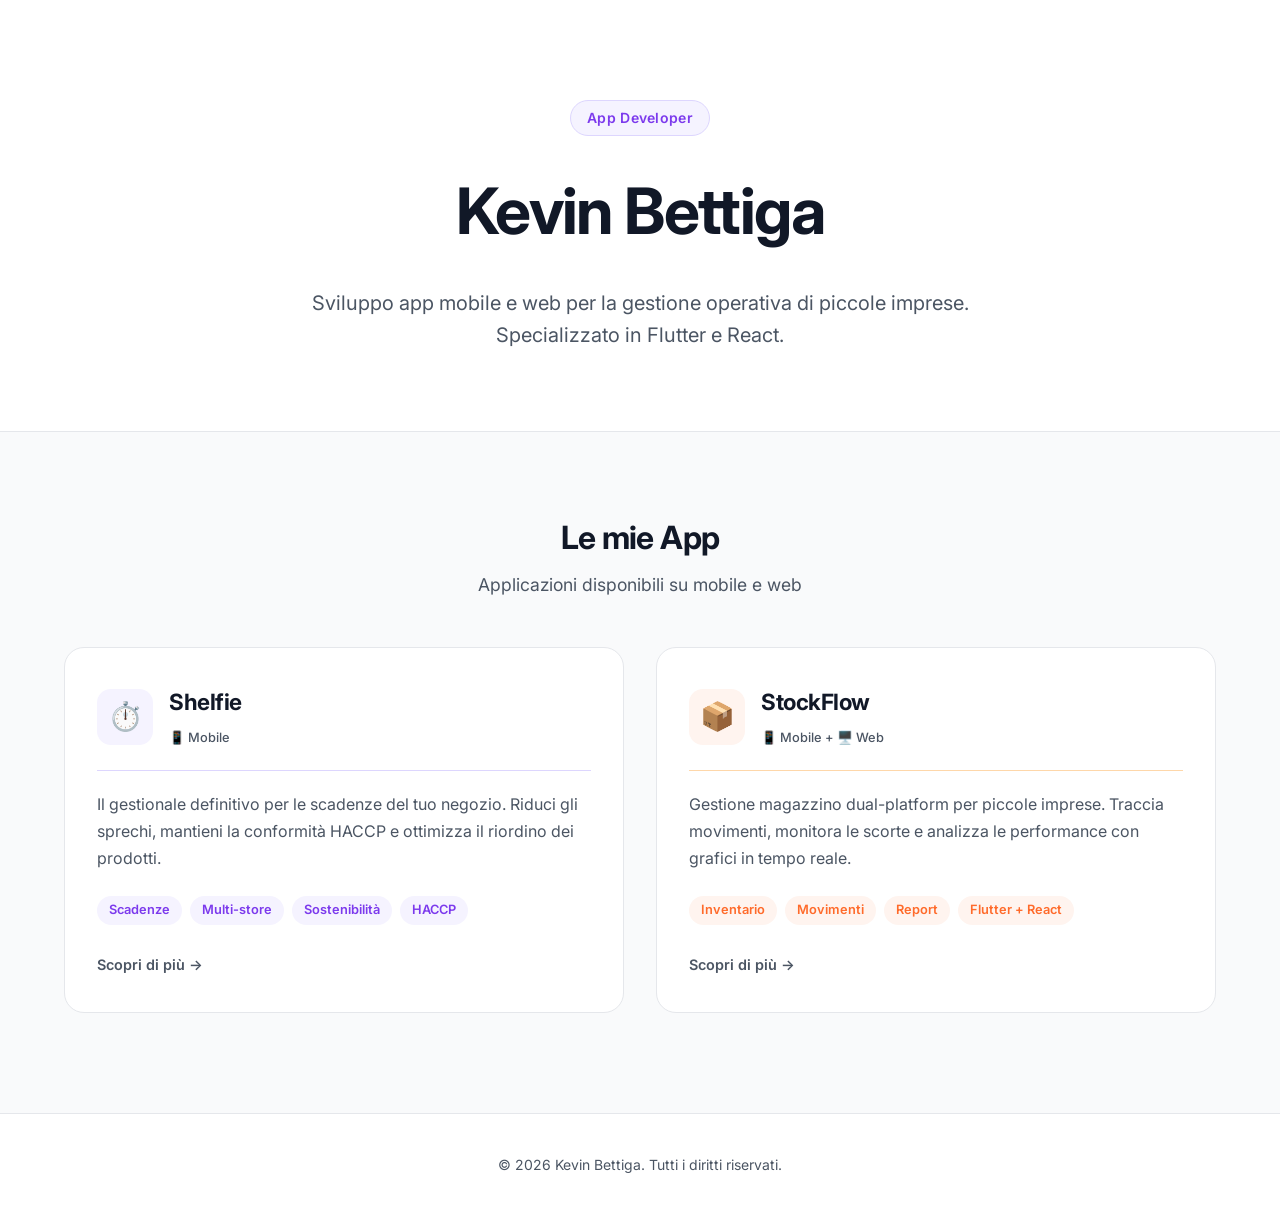
==== index.html @ 5bb2f4a9 "Trasforma sito in portfolio developer, aggiunge StockFlow - index.html diventa homepage portfolio co" ====
<!DOCTYPE html>
<html lang="it">
<head>
    <meta charset="UTF-8">
    <meta name="viewport" content="width=device-width, initial-scale=1.0">
    <title>Kevin Bettiga — App Developer</title>
    <link rel="stylesheet" href="style.css">
    <link href="https://fonts.googleapis.com/css2?family=Inter:wght@300;400;600;700&display=swap" rel="stylesheet">
</head>
<body>
    <header class="hero hero--portfolio">
        <div class="container">
            <div class="dev-badge">App Developer</div>
            <h1>Kevin Bettiga</h1>
            <p class="subtitle">Sviluppo app mobile e web per la gestione operativa di piccole imprese. Specializzato in Flutter e React.</p>
        </div>
    </header>

    <main class="container">
        <section class="section-header">
            <h2>Le mie App</h2>
            <p>Applicazioni disponibili su mobile e web</p>
        </section>

        <section class="apps-grid">
            <a href="shelfie.html" class="app-card">
                <div class="app-card__header app-card__header--purple">
                    <div class="app-icon">⏱️</div>
                    <div>
                        <h3>Shelfie</h3>
                        <span class="app-platform">📱 Mobile</span>
                    </div>
                </div>
                <p class="app-card__desc">Il gestionale definitivo per le scadenze del tuo negozio. Riduci gli sprechi, mantieni la conformità HACCP e ottimizza il riordino dei prodotti.</p>
                <div class="app-tags">
                    <span class="tag tag--purple">Scadenze</span>
                    <span class="tag tag--purple">Multi-store</span>
                    <span class="tag tag--purple">Sostenibilità</span>
                    <span class="tag tag--purple">HACCP</span>
                </div>
                <span class="app-link">Scopri di più →</span>
            </a>

            <a href="stockflow.html" class="app-card">
                <div class="app-card__header app-card__header--orange">
                    <div class="app-icon">📦</div>
                    <div>
                        <h3>StockFlow</h3>
                        <span class="app-platform">📱 Mobile + 🖥️ Web</span>
                    </div>
                </div>
                <p class="app-card__desc">Gestione magazzino dual-platform per piccole imprese. Traccia movimenti, monitora le scorte e analizza le performance con grafici in tempo reale.</p>
                <div class="app-tags">
                    <span class="tag tag--orange">Inventario</span>
                    <span class="tag tag--orange">Movimenti</span>
                    <span class="tag tag--orange">Report</span>
                    <span class="tag tag--orange">Flutter + React</span>
                </div>
                <span class="app-link">Scopri di più →</span>
            </a>
        </section>
    </main>

    <footer>
        <div class="container">
            <p>&copy; 2026 Kevin Bettiga. Tutti i diritti riservati.</p>
        </div>
    </footer>
</body>
</html>
---- style.css ----
:root {
    --primary: #7C3AED;
    --primary-light: #F5F3FF;
    --secondary: #FF6B2B;
    --secondary-light: #FFF4EF;
    --text-main: #111827;
    --text-muted: #4B5563;
    --bg-main: #F9FAFB;
    --bg-card: #FFFFFF;
    --border: #E5E7EB;
}

* {
    box-sizing: border-box;
    margin: 0;
    padding: 0;
}

body {
    font-family: 'Inter', -apple-system, BlinkMacSystemFont, "Segoe UI", Roboto, Helvetica, Arial, sans-serif;
    background-color: var(--bg-main);
    color: var(--text-main);
    line-height: 1.6;
    -webkit-font-smoothing: antialiased;
    -moz-osx-font-smoothing: grayscale;
}

.container {
    max-width: 1200px;
    margin: 0 auto;
    padding: 0 24px;
}

/* ─── HERO ─────────────────────────────────────── */

.hero {
    text-align: center;
    padding: 100px 20px 80px;
    background-color: var(--bg-card);
    border-bottom: 1px solid var(--border);
    margin-bottom: 80px;
}

.hero h1 {
    font-size: 3.5rem;
    font-weight: 700;
    letter-spacing: -0.025em;
    color: var(--text-main);
    margin-bottom: 24px;
}

.hero .subtitle {
    font-size: 1.25rem;
    color: var(--text-muted);
    max-width: 750px;
    margin: 0 auto;
}

/* Portfolio hero variant */
.hero--portfolio h1 {
    font-size: 4rem;
}

.dev-badge {
    display: inline-block;
    padding: 6px 16px;
    background-color: var(--primary-light);
    color: var(--primary);
    border: 1px solid #DDD6FE;
    border-radius: 999px;
    font-size: 0.875rem;
    font-weight: 600;
    letter-spacing: 0.02em;
    margin-bottom: 24px;
}

/* ─── SECTION HEADER ────────────────────────────── */

.section-header {
    text-align: center;
    margin-bottom: 48px;
}

.section-header h2 {
    font-size: 2rem;
    font-weight: 700;
    letter-spacing: -0.02em;
    margin-bottom: 8px;
}

.section-header p {
    color: var(--text-muted);
    font-size: 1.1rem;
}

/* ─── APP CARDS (portfolio) ─────────────────────── */

.apps-grid {
    display: grid;
    grid-template-columns: repeat(auto-fit, minmax(340px, 1fr));
    gap: 32px;
    margin-bottom: 100px;
}

.app-card {
    display: flex;
    flex-direction: column;
    background-color: var(--bg-card);
    border: 1px solid var(--border);
    border-radius: 20px;
    padding: 36px 32px;
    text-decoration: none;
    color: inherit;
    transition: transform 0.2s ease, box-shadow 0.2s ease, border-color 0.2s ease;
}

.app-card:hover {
    transform: translateY(-6px);
    box-shadow: 0 16px 32px -8px rgba(0, 0, 0, 0.08);
}

.app-card:hover .app-link {
    color: var(--primary);
}

.app-card__header {
    display: flex;
    align-items: center;
    gap: 16px;
    margin-bottom: 20px;
    padding-bottom: 20px;
    border-bottom: 1px solid var(--border);
}

.app-card__header--purple { border-color: #DDD6FE; }
.app-card__header--orange { border-color: #FED7AA; }

.app-card:hover.app-card--purple,
.app-card:has(.app-card__header--purple):hover {
    border-color: var(--primary);
}

.app-card:has(.app-card__header--orange):hover {
    border-color: var(--secondary);
}

.app-icon {
    display: inline-flex;
    align-items: center;
    justify-content: center;
    width: 56px;
    height: 56px;
    border-radius: 14px;
    font-size: 28px;
    flex-shrink: 0;
}

.app-card__header--purple .app-icon {
    background-color: var(--primary-light);
}

.app-card__header--orange .app-icon {
    background-color: var(--secondary-light);
}

.app-card__header h3 {
    font-size: 1.4rem;
    font-weight: 700;
    letter-spacing: -0.02em;
    margin-bottom: 4px;
}

.app-platform {
    font-size: 0.8rem;
    color: var(--text-muted);
    font-weight: 500;
}

.app-card__desc {
    flex: 1;
    color: var(--text-muted);
    font-size: 1rem;
    margin-bottom: 24px;
    line-height: 1.7;
}

.app-tags {
    display: flex;
    flex-wrap: wrap;
    gap: 8px;
    margin-bottom: 28px;
}

.tag {
    padding: 4px 12px;
    border-radius: 999px;
    font-size: 0.8rem;
    font-weight: 600;
}

.tag--purple {
    background-color: var(--primary-light);
    color: var(--primary);
}

.tag--orange {
    background-color: var(--secondary-light);
    color: var(--secondary);
}

.app-link {
    font-size: 0.9rem;
    font-weight: 600;
    color: var(--text-muted);
    transition: color 0.2s ease;
}

/* ─── FEATURE CARDS (app pages) ─────────────────── */

.features-grid {
    display: grid;
    grid-template-columns: repeat(auto-fit, minmax(320px, 1fr));
    gap: 32px;
    margin-bottom: 100px;
}

.card {
    background-color: var(--bg-card);
    border: 1px solid var(--border);
    border-radius: 16px;
    padding: 40px 32px;
    transition: transform 0.2s ease, box-shadow 0.2s ease;
}

.card:hover {
    transform: translateY(-4px);
    box-shadow: 0 12px 24px -8px rgba(0, 0, 0, 0.05), 0 4px 8px -4px rgba(0, 0, 0, 0.025);
    border-color: var(--card-accent, var(--primary));
}

.card .icon {
    display: inline-flex;
    align-items: center;
    justify-content: center;
    width: 56px;
    height: 56px;
    border-radius: 12px;
    background-color: var(--card-icon-bg, var(--primary-light));
    font-size: 28px;
    margin-bottom: 24px;
}

.card h2 {
    font-size: 1.25rem;
    font-weight: 600;
    margin-bottom: 12px;
    color: var(--text-main);
    letter-spacing: -0.01em;
}

.card p {
    font-size: 1rem;
    color: var(--text-muted);
}

/* ─── BACK LINK ─────────────────────────────────── */

.back-nav {
    padding: 24px 0 0;
}

.back-link {
    display: inline-flex;
    align-items: center;
    gap: 6px;
    font-size: 0.9rem;
    font-weight: 600;
    color: var(--text-muted);
    text-decoration: none;
    transition: color 0.2s ease;
}

.back-link:hover {
    color: var(--text-main);
}

/* ─── FOOTER ─────────────────────────────────────── */

footer {
    text-align: center;
    padding: 40px 20px;
    color: var(--text-muted);
    font-size: 0.875rem;
    border-top: 1px solid var(--border);
    background-color: var(--bg-card);
}
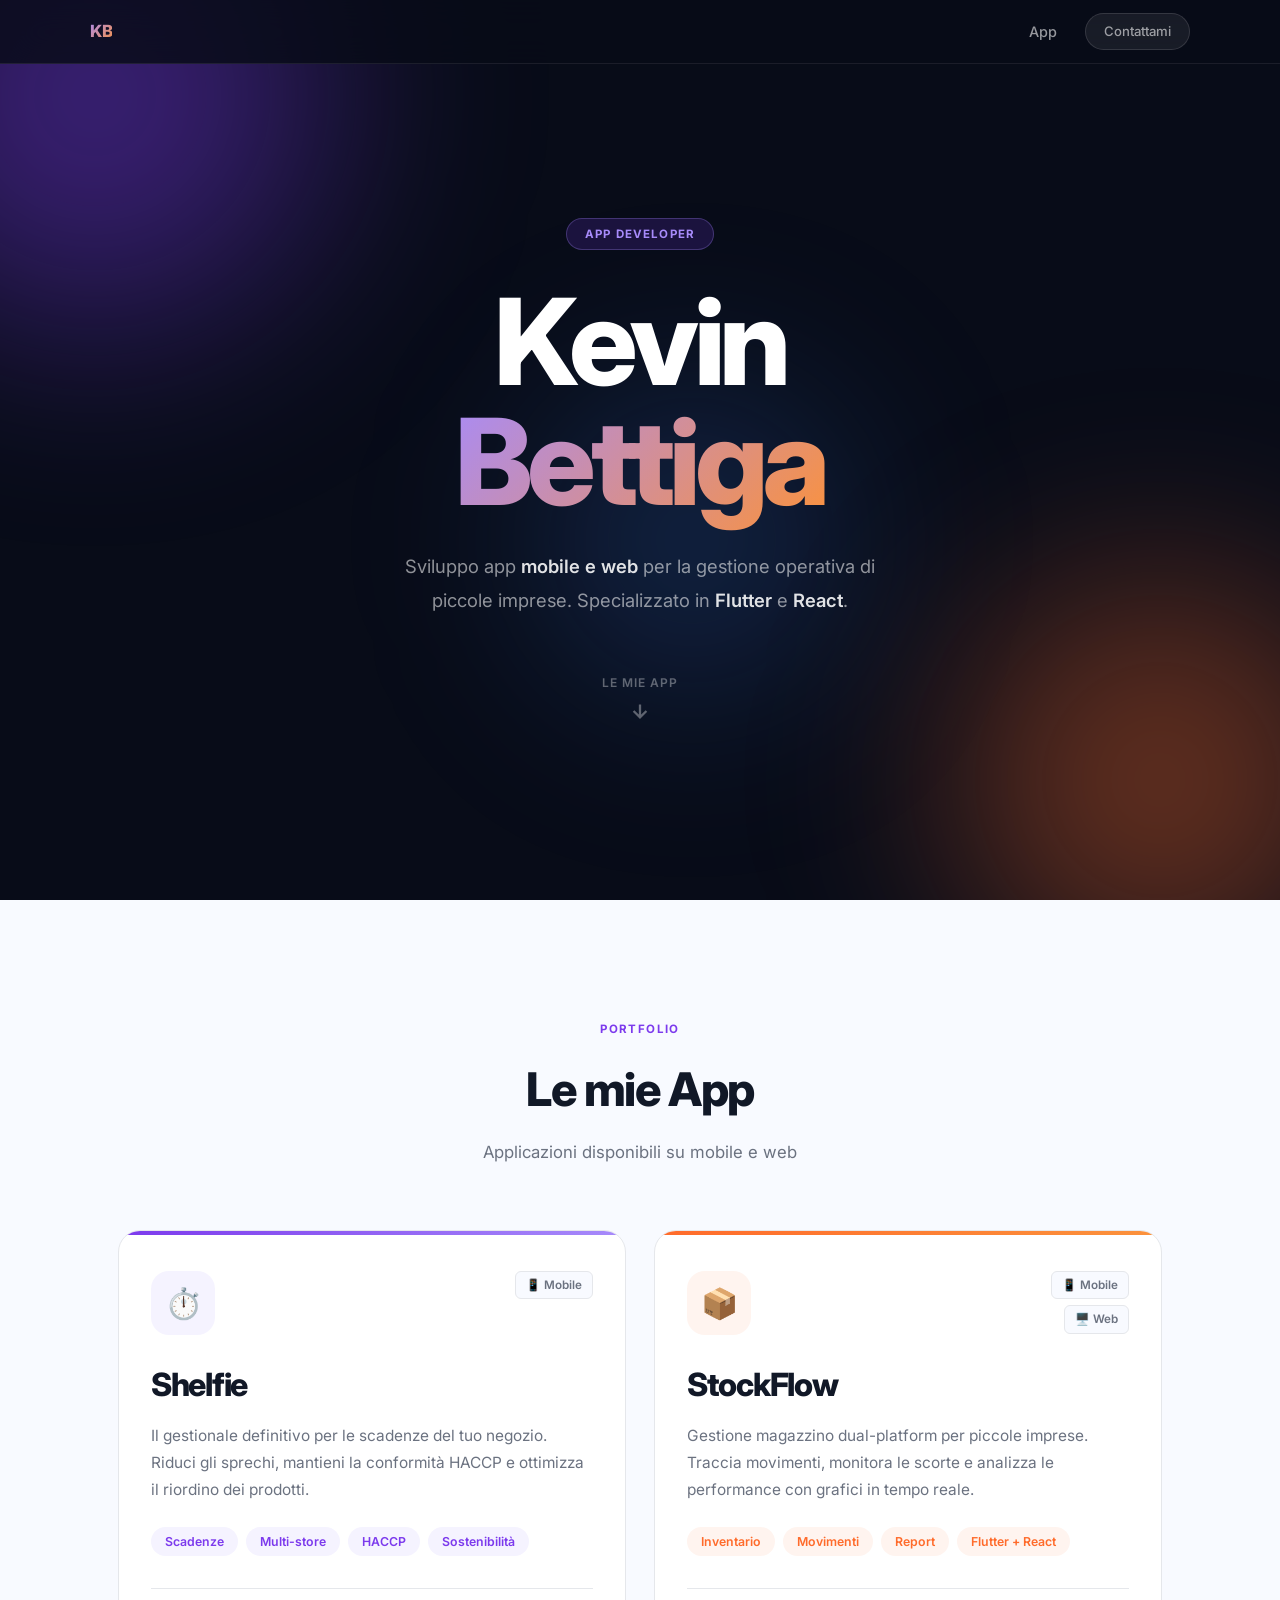
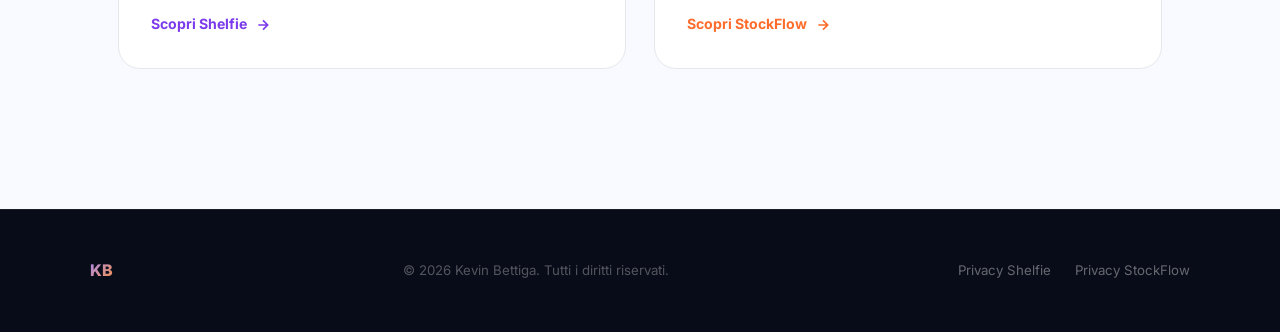
==== commit 1350b97b: "Redesign completo: sito moderno con dark hero, blob animati e privacy - Design dark/moderno: hero a " ====
--- a/index.html
+++ b/index.html
@@ -4,67 +4,117 @@
     <meta charset="UTF-8">
     <meta name="viewport" content="width=device-width, initial-scale=1.0">
     <title>Kevin Bettiga — App Developer</title>
+    <meta name="description" content="Portfolio di Kevin Bettiga, sviluppatore di app mobile e web. Shelfie e StockFlow.">
+    <link rel="preconnect" href="https://fonts.googleapis.com">
     <link rel="stylesheet" href="style.css">
-    <link href="https://fonts.googleapis.com/css2?family=Inter:wght@300;400;600;700&display=swap" rel="stylesheet">
+    <link href="https://fonts.googleapis.com/css2?family=Inter:wght@300;400;500;600;700;800&display=swap" rel="stylesheet">
 </head>
 <body>
-    <header class="hero hero--portfolio">
+
+    <nav class="nav">
+        <div class="nav__inner">
+            <span class="nav__logo grad-duo">KB</span>
+            <div class="nav__links">
+                <a href="#apps">App</a>
+                <a href="mailto:kevinbettiga99x@gmail.com" class="nav__pill">Contattami</a>
+            </div>
+        </div>
+    </nav>
+
+    <section class="hero">
+        <div class="blobs">
+            <div class="blob blob-1"></div>
+            <div class="blob blob-2"></div>
+            <div class="blob blob-3"></div>
+        </div>
+        <div class="hero__content">
+            <div class="hero__badge">App Developer</div>
+            <h1 class="hero__title">Kevin<br><span class="grad-duo">Bettiga</span></h1>
+            <p class="hero__sub">Sviluppo app <strong>mobile e web</strong> per la gestione operativa di piccole imprese. Specializzato in <strong>Flutter</strong> e <strong>React</strong>.</p>
+            <a href="#apps" class="hero__arrow">
+                Le mie app
+                <svg width="22" height="22" viewBox="0 0 24 24" fill="none" stroke="currentColor" stroke-width="2.5"><path d="M12 5v14M5 12l7 7 7-7"/></svg>
+            </a>
+        </div>
+    </section>
+
+    <section id="apps" class="apps-section">
         <div class="container">
-            <div class="dev-badge">App Developer</div>
-            <h1>Kevin Bettiga</h1>
-            <p class="subtitle">Sviluppo app mobile e web per la gestione operativa di piccole imprese. Specializzato in Flutter e React.</p>
+            <p class="eyebrow">Portfolio</p>
+            <h2 class="section-title">Le mie App</h2>
+            <p class="section-sub">Applicazioni disponibili su mobile e web</p>
+
+            <div class="apps-grid">
+
+                <a href="shelfie.html" class="app-card app-card--shelfie fade-up d1">
+                    <div class="app-card__bar"></div>
+                    <div class="app-card__body">
+                        <div class="app-card__head">
+                            <div class="app-icon app-icon--purple">⏱️</div>
+                            <div class="app-platforms">
+                                <span class="platform-pill">📱 Mobile</span>
+                            </div>
+                        </div>
+                        <h3 class="app-card__name">Shelfie</h3>
+                        <p class="app-card__desc">Il gestionale definitivo per le scadenze del tuo negozio. Riduci gli sprechi, mantieni la conformità HACCP e ottimizza il riordino dei prodotti.</p>
+                        <div class="app-tags">
+                            <span class="tag tag--purple">Scadenze</span>
+                            <span class="tag tag--purple">Multi-store</span>
+                            <span class="tag tag--purple">HACCP</span>
+                            <span class="tag tag--purple">Sostenibilità</span>
+                        </div>
+                        <div class="app-card__cta">
+                            Scopri Shelfie
+                            <svg width="16" height="16" viewBox="0 0 24 24" fill="none" stroke="currentColor" stroke-width="2.5"><path d="M5 12h14M12 5l7 7-7 7"/></svg>
+                        </div>
+                    </div>
+                </a>
+
+                <a href="stockflow.html" class="app-card app-card--stockflow fade-up d2">
+                    <div class="app-card__bar"></div>
+                    <div class="app-card__body">
+                        <div class="app-card__head">
+                            <div class="app-icon app-icon--orange">📦</div>
+                            <div class="app-platforms">
+                                <span class="platform-pill">📱 Mobile</span>
+                                <span class="platform-pill">🖥️ Web</span>
+                            </div>
+                        </div>
+                        <h3 class="app-card__name">StockFlow</h3>
+                        <p class="app-card__desc">Gestione magazzino dual-platform per piccole imprese. Traccia movimenti, monitora le scorte e analizza le performance con grafici in tempo reale.</p>
+                        <div class="app-tags">
+                            <span class="tag tag--orange">Inventario</span>
+                            <span class="tag tag--orange">Movimenti</span>
+                            <span class="tag tag--orange">Report</span>
+                            <span class="tag tag--orange">Flutter + React</span>
+                        </div>
+                        <div class="app-card__cta">
+                            Scopri StockFlow
+                            <svg width="16" height="16" viewBox="0 0 24 24" fill="none" stroke="currentColor" stroke-width="2.5"><path d="M5 12h14M12 5l7 7-7 7"/></svg>
+                        </div>
+                    </div>
+                </a>
+
+            </div>
         </div>
-    </header>
+    </section>
 
-    <main class="container">
-        <section class="section-header">
-            <h2>Le mie App</h2>
-            <p>Applicazioni disponibili su mobile e web</p>
-        </section>
-
-        <section class="apps-grid">
-            <a href="shelfie.html" class="app-card">
-                <div class="app-card__header app-card__header--purple">
-                    <div class="app-icon">⏱️</div>
-                    <div>
-                        <h3>Shelfie</h3>
-                        <span class="app-platform">📱 Mobile</span>
-                    </div>
-                </div>
-                <p class="app-card__desc">Il gestionale definitivo per le scadenze del tuo negozio. Riduci gli sprechi, mantieni la conformità HACCP e ottimizza il riordino dei prodotti.</p>
-                <div class="app-tags">
-                    <span class="tag tag--purple">Scadenze</span>
-                    <span class="tag tag--purple">Multi-store</span>
-                    <span class="tag tag--purple">Sostenibilità</span>
-                    <span class="tag tag--purple">HACCP</span>
-                </div>
-                <span class="app-link">Scopri di più →</span>
-            </a>
-
-            <a href="stockflow.html" class="app-card">
-                <div class="app-card__header app-card__header--orange">
-                    <div class="app-icon">📦</div>
-                    <div>
-                        <h3>StockFlow</h3>
-                        <span class="app-platform">📱 Mobile + 🖥️ Web</span>
-                    </div>
-                </div>
-                <p class="app-card__desc">Gestione magazzino dual-platform per piccole imprese. Traccia movimenti, monitora le scorte e analizza le performance con grafici in tempo reale.</p>
-                <div class="app-tags">
-                    <span class="tag tag--orange">Inventario</span>
-                    <span class="tag tag--orange">Movimenti</span>
-                    <span class="tag tag--orange">Report</span>
-                    <span class="tag tag--orange">Flutter + React</span>
-                </div>
-                <span class="app-link">Scopri di più →</span>
-            </a>
-        </section>
-    </main>
-
-    <footer>
-        <div class="container">
-            <p>&copy; 2026 Kevin Bettiga. Tutti i diritti riservati.</p>
+    <footer class="footer">
+        <div class="footer__inner">
+            <span class="footer__logo grad-duo">KB</span>
+            <p class="footer__copy">&copy; 2026 Kevin Bettiga. Tutti i diritti riservati.</p>
+            <div class="footer__links">
+                <a href="privacy-shelfie.html">Privacy Shelfie</a>
+                <a href="privacy-stockflow.html">Privacy StockFlow</a>
+            </div>
         </div>
     </footer>
+
+    <script>
+        const io = new IntersectionObserver(entries => {
+            entries.forEach(e => { if (e.isIntersecting) { e.target.classList.add('visible'); io.unobserve(e.target); } });
+        }, { threshold: 0.1 });
+        document.querySelectorAll('.fade-up').forEach(el => io.observe(el));
+    </script>
 </body>
 </html>
--- a/style.css
+++ b/style.css
@@ -1,296 +1,479 @@
+/* ─── TOKENS ────────────────────────────────────── */
 :root {
-    --primary: #7C3AED;
-    --primary-light: #F5F3FF;
-    --secondary: #FF6B2B;
-    --secondary-light: #FFF4EF;
-    --text-main: #111827;
-    --text-muted: #4B5563;
-    --bg-main: #F9FAFB;
-    --bg-card: #FFFFFF;
-    --border: #E5E7EB;
-}
-
-* {
-    box-sizing: border-box;
-    margin: 0;
-    padding: 0;
-}
-
+    --purple:        #7C3AED;
+    --purple-light:  #A78BFA;
+    --purple-bg:     #F5F3FF;
+    --orange:        #FF6B2B;
+    --orange-light:  #FB923C;
+    --orange-bg:     #FFF4EF;
+    --dark:          #080C18;
+    --text:          #111827;
+    --text-muted:    #6B7280;
+    --border:        #E5E7EB;
+    --border-dark:   rgba(255,255,255,0.08);
+    --white:         #FFFFFF;
+    --bg:            #F8FAFF;
+    --radius:        22px;
+    --radius-sm:     14px;
+    --shadow:        0 4px 24px rgba(0,0,0,0.08);
+    --shadow-xl:     0 24px 64px rgba(0,0,0,0.18);
+}
+
+*, *::before, *::after { box-sizing: border-box; margin: 0; padding: 0; }
+html { scroll-behavior: smooth; }
 body {
-    font-family: 'Inter', -apple-system, BlinkMacSystemFont, "Segoe UI", Roboto, Helvetica, Arial, sans-serif;
-    background-color: var(--bg-main);
-    color: var(--text-main);
+    font-family: 'Inter', -apple-system, BlinkMacSystemFont, sans-serif;
+    color: var(--text);
+    background: var(--white);
     line-height: 1.6;
     -webkit-font-smoothing: antialiased;
-    -moz-osx-font-smoothing: grayscale;
-}
-
-.container {
-    max-width: 1200px;
+}
+a { text-decoration: none; color: inherit; }
+.container { max-width: 1100px; margin: 0 auto; padding: 0 28px; }
+
+/* ─── GRADIENT TEXT ─────────────────────────────── */
+.grad-duo {
+    background: linear-gradient(135deg, var(--purple-light) 0%, var(--orange-light) 100%);
+    -webkit-background-clip: text;
+    -webkit-text-fill-color: transparent;
+    background-clip: text;
+}
+.grad-purple {
+    background: linear-gradient(135deg, var(--purple-light), #C084FC);
+    -webkit-background-clip: text;
+    -webkit-text-fill-color: transparent;
+    background-clip: text;
+}
+.grad-orange {
+    background: linear-gradient(135deg, var(--orange), var(--orange-light));
+    -webkit-background-clip: text;
+    -webkit-text-fill-color: transparent;
+    background-clip: text;
+}
+
+/* ─── NAV ───────────────────────────────────────── */
+.nav {
+    position: fixed;
+    top: 0; left: 0; right: 0;
+    z-index: 200;
+    height: 64px;
+    padding: 0 28px;
+    background: rgba(8, 12, 24, 0.82);
+    backdrop-filter: blur(20px);
+    -webkit-backdrop-filter: blur(20px);
+    border-bottom: 1px solid var(--border-dark);
+}
+.nav__inner {
+    max-width: 1100px;
     margin: 0 auto;
-    padding: 0 24px;
-}
-
-/* ─── HERO ─────────────────────────────────────── */
-
+    height: 100%;
+    display: flex;
+    align-items: center;
+    justify-content: space-between;
+}
+.nav__logo { font-size: 1.05rem; font-weight: 800; letter-spacing: -0.02em; }
+.nav__links { display: flex; align-items: center; gap: 28px; }
+.nav__links a {
+    color: rgba(255,255,255,0.58);
+    font-size: 0.9rem;
+    font-weight: 500;
+    transition: color 0.2s;
+}
+.nav__links a:hover { color: white; }
+.nav__pill {
+    padding: 7px 18px;
+    background: rgba(255,255,255,0.07);
+    border: 1px solid rgba(255,255,255,0.12);
+    border-radius: 999px;
+    font-size: 0.82rem !important;
+    transition: background 0.2s, border-color 0.2s !important;
+}
+.nav__pill:hover {
+    background: rgba(255,255,255,0.14) !important;
+    border-color: rgba(255,255,255,0.24) !important;
+    color: white !important;
+}
+.nav__back {
+    color: rgba(255,255,255,0.5);
+    font-size: 0.875rem;
+    font-weight: 500;
+    display: flex;
+    align-items: center;
+    gap: 6px;
+    transition: color 0.2s;
+}
+.nav__back:hover { color: white; }
+
+/* ─── BLOBS ─────────────────────────────────────── */
+.blobs { position: absolute; inset: 0; pointer-events: none; overflow: hidden; }
+.blob {
+    position: absolute;
+    border-radius: 50%;
+    filter: blur(90px);
+    animation: drift 16s ease-in-out infinite alternate;
+}
+@keyframes drift {
+    0%   { transform: translate(0,0) scale(1); }
+    50%  { transform: translate(30px,-25px) scale(1.06); }
+    100% { transform: translate(-15px,15px) scale(0.94); }
+}
+.blob-1 {
+    width: 550px; height: 550px;
+    background: radial-gradient(circle, rgba(124,58,237,.55), transparent);
+    top: -180px; left: -180px;
+    animation-duration: 18s;
+}
+.blob-2 {
+    width: 480px; height: 480px;
+    background: radial-gradient(circle, rgba(255,107,43,.48), transparent);
+    bottom: -120px; right: -120px;
+    animation-duration: 14s;
+    animation-delay: -6s;
+}
+.blob-3 {
+    width: 360px; height: 360px;
+    background: radial-gradient(circle, rgba(59,130,246,.28), transparent);
+    top: 40%; left: 40%;
+    animation-name: drift-c;
+    animation-duration: 20s;
+    animation-delay: -10s;
+}
+@keyframes drift-c {
+    0%   { transform: translate(-50%,-50%) scale(1); }
+    50%  { transform: translate(calc(-50% + 30px),calc(-50% - 25px)) scale(1.06); }
+    100% { transform: translate(calc(-50% - 15px),calc(-50% + 15px)) scale(0.94); }
+}
+/* orange-dominant for stockflow pages */
+.blob-1.tint-orange { background: radial-gradient(circle, rgba(255,107,43,.55), transparent); }
+.blob-2.tint-purple { background: radial-gradient(circle, rgba(124,58,237,.45), transparent); }
+
+/* ─── HOMEPAGE HERO ─────────────────────────────── */
 .hero {
+    min-height: 100vh;
+    background: var(--dark);
+    display: flex;
+    align-items: center;
+    justify-content: center;
+    position: relative;
+    overflow: hidden;
+    padding: 120px 28px 80px;
+}
+.hero__content { position: relative; z-index: 1; text-align: center; max-width: 720px; }
+.hero__badge {
+    display: inline-block;
+    padding: 6px 18px;
+    background: rgba(124,58,237,.18);
+    border: 1px solid rgba(167,139,250,.28);
+    border-radius: 999px;
+    font-size: 0.72rem;
+    font-weight: 700;
+    letter-spacing: .1em;
+    text-transform: uppercase;
+    color: var(--purple-light);
+    margin-bottom: 32px;
+}
+.hero__title {
+    font-size: clamp(3.5rem, 10vw, 7.5rem);
+    font-weight: 800;
+    letter-spacing: -.045em;
+    line-height: 1;
+    color: white;
+    margin-bottom: 28px;
+}
+.hero__sub {
+    font-size: 1.15rem;
+    color: rgba(255,255,255,.55);
+    max-width: 500px;
+    margin: 0 auto 52px;
+    line-height: 1.8;
+}
+.hero__sub strong { color: rgba(255,255,255,.88); font-weight: 600; }
+.hero__arrow {
+    display: inline-flex;
+    flex-direction: column;
+    align-items: center;
+    gap: 8px;
+    color: rgba(255,255,255,.35);
+    font-size: 0.75rem;
+    font-weight: 600;
+    letter-spacing: .08em;
+    text-transform: uppercase;
+    transition: color 0.2s;
+    animation: bob 2.4s ease-in-out infinite;
+}
+.hero__arrow:hover { color: rgba(255,255,255,.7); }
+@keyframes bob {
+    0%, 100% { transform: translateY(0); }
+    50%       { transform: translateY(10px); }
+}
+
+/* ─── SECTION LABELS ────────────────────────────── */
+.eyebrow {
     text-align: center;
-    padding: 100px 20px 80px;
-    background-color: var(--bg-card);
-    border-bottom: 1px solid var(--border);
-    margin-bottom: 80px;
-}
-
-.hero h1 {
-    font-size: 3.5rem;
+    font-size: 0.72rem;
     font-weight: 700;
-    letter-spacing: -0.025em;
-    color: var(--text-main);
-    margin-bottom: 24px;
-}
-
-.hero .subtitle {
-    font-size: 1.25rem;
+    letter-spacing: .12em;
+    text-transform: uppercase;
+    color: var(--purple);
+    margin-bottom: 14px;
+}
+.section-title {
+    text-align: center;
+    font-size: clamp(1.9rem, 5vw, 2.9rem);
+    font-weight: 800;
+    letter-spacing: -.03em;
+    margin-bottom: 12px;
+}
+.section-sub {
+    text-align: center;
     color: var(--text-muted);
-    max-width: 750px;
-    margin: 0 auto;
-}
-
-/* Portfolio hero variant */
-.hero--portfolio h1 {
-    font-size: 4rem;
-}
-
-.dev-badge {
-    display: inline-block;
-    padding: 6px 16px;
-    background-color: var(--primary-light);
-    color: var(--primary);
-    border: 1px solid #DDD6FE;
-    border-radius: 999px;
-    font-size: 0.875rem;
-    font-weight: 600;
-    letter-spacing: 0.02em;
-    margin-bottom: 24px;
-}
-
-/* ─── SECTION HEADER ────────────────────────────── */
-
-.section-header {
-    text-align: center;
-    margin-bottom: 48px;
-}
-
-.section-header h2 {
-    font-size: 2rem;
-    font-weight: 700;
-    letter-spacing: -0.02em;
-    margin-bottom: 8px;
-}
-
-.section-header p {
-    color: var(--text-muted);
-    font-size: 1.1rem;
-}
-
-/* ─── APP CARDS (portfolio) ─────────────────────── */
-
+    font-size: 1.05rem;
+    margin-bottom: 64px;
+}
+
+/* ─── APPS SECTION ──────────────────────────────── */
+.apps-section { padding: 120px 0 140px; background: var(--bg); }
 .apps-grid {
     display: grid;
     grid-template-columns: repeat(auto-fit, minmax(340px, 1fr));
-    gap: 32px;
-    margin-bottom: 100px;
-}
-
+    gap: 28px;
+}
+
+/* ─── APP CARD ──────────────────────────────────── */
 .app-card {
-    display: flex;
-    flex-direction: column;
-    background-color: var(--bg-card);
+    display: block;
+    position: relative;
+    border-radius: var(--radius);
+    background: var(--white);
     border: 1px solid var(--border);
-    border-radius: 20px;
-    padding: 36px 32px;
-    text-decoration: none;
-    color: inherit;
-    transition: transform 0.2s ease, box-shadow 0.2s ease, border-color 0.2s ease;
-}
-
-.app-card:hover {
-    transform: translateY(-6px);
-    box-shadow: 0 16px 32px -8px rgba(0, 0, 0, 0.08);
-}
-
-.app-card:hover .app-link {
-    color: var(--primary);
-}
-
-.app-card__header {
-    display: flex;
-    align-items: center;
-    gap: 16px;
-    margin-bottom: 20px;
-    padding-bottom: 20px;
-    border-bottom: 1px solid var(--border);
-}
-
-.app-card__header--purple { border-color: #DDD6FE; }
-.app-card__header--orange { border-color: #FED7AA; }
-
-.app-card:hover.app-card--purple,
-.app-card:has(.app-card__header--purple):hover {
-    border-color: var(--primary);
-}
-
-.app-card:has(.app-card__header--orange):hover {
-    border-color: var(--secondary);
-}
-
+    overflow: hidden;
+    transition: transform 0.3s cubic-bezier(.2,.8,.3,1), box-shadow 0.3s ease, border-color 0.3s ease;
+}
+.app-card:hover { transform: translateY(-10px); box-shadow: var(--shadow-xl); }
+.app-card--shelfie:hover   { border-color: var(--purple); }
+.app-card--stockflow:hover { border-color: var(--orange); }
+
+.app-card__bar { height: 4px; }
+.app-card--shelfie   .app-card__bar { background: linear-gradient(90deg, var(--purple), var(--purple-light)); }
+.app-card--stockflow .app-card__bar { background: linear-gradient(90deg, var(--orange), var(--orange-light)); }
+
+.app-card__body { padding: 36px 32px 32px; }
+.app-card__head {
+    display: flex;
+    align-items: flex-start;
+    justify-content: space-between;
+    margin-bottom: 24px;
+}
 .app-icon {
-    display: inline-flex;
-    align-items: center;
-    justify-content: center;
-    width: 56px;
-    height: 56px;
-    border-radius: 14px;
-    font-size: 28px;
+    width: 64px; height: 64px;
+    border-radius: 18px;
+    font-size: 30px;
+    display: flex; align-items: center; justify-content: center;
     flex-shrink: 0;
 }
-
-.app-card__header--purple .app-icon {
-    background-color: var(--primary-light);
-}
-
-.app-card__header--orange .app-icon {
-    background-color: var(--secondary-light);
-}
-
-.app-card__header h3 {
-    font-size: 1.4rem;
-    font-weight: 700;
-    letter-spacing: -0.02em;
-    margin-bottom: 4px;
-}
-
-.app-platform {
-    font-size: 0.8rem;
-    color: var(--text-muted);
-    font-weight: 500;
-}
-
-.app-card__desc {
-    flex: 1;
-    color: var(--text-muted);
-    font-size: 1rem;
-    margin-bottom: 24px;
-    line-height: 1.7;
-}
-
-.app-tags {
-    display: flex;
-    flex-wrap: wrap;
-    gap: 8px;
-    margin-bottom: 28px;
-}
-
-.tag {
-    padding: 4px 12px;
-    border-radius: 999px;
-    font-size: 0.8rem;
-    font-weight: 600;
-}
-
-.tag--purple {
-    background-color: var(--primary-light);
-    color: var(--primary);
-}
-
-.tag--orange {
-    background-color: var(--secondary-light);
-    color: var(--secondary);
-}
-
-.app-link {
-    font-size: 0.9rem;
+.app-icon--purple { background: var(--purple-bg); }
+.app-icon--orange { background: var(--orange-bg); }
+
+.app-platforms { display: flex; flex-direction: column; align-items: flex-end; gap: 6px; }
+.platform-pill {
+    padding: 4px 10px;
+    background: var(--bg);
+    border: 1px solid var(--border);
+    border-radius: 6px;
+    font-size: 0.73rem;
     font-weight: 600;
     color: var(--text-muted);
-    transition: color 0.2s ease;
-}
-
-/* ─── FEATURE CARDS (app pages) ─────────────────── */
-
+    white-space: nowrap;
+}
+
+.app-card__name { font-size: 2rem; font-weight: 800; letter-spacing: -.04em; margin-bottom: 12px; }
+.app-card__desc { color: var(--text-muted); font-size: .965rem; line-height: 1.75; margin-bottom: 24px; }
+.app-tags { display: flex; flex-wrap: wrap; gap: 8px; margin-bottom: 32px; }
+.tag { padding: 5px 14px; border-radius: 999px; font-size: .77rem; font-weight: 600; }
+.tag--purple { background: var(--purple-bg); color: var(--purple); }
+.tag--orange  { background: var(--orange-bg);  color: var(--orange); }
+
+.app-card__cta {
+    display: flex;
+    align-items: center;
+    gap: 8px;
+    font-size: .88rem;
+    font-weight: 700;
+    padding-top: 24px;
+    border-top: 1px solid var(--border);
+    transition: gap 0.2s;
+}
+.app-card--shelfie   .app-card__cta { color: var(--purple); }
+.app-card--stockflow .app-card__cta { color: var(--orange); }
+.app-card:hover .app-card__cta { gap: 14px; }
+
+/* ─── APP PAGE HERO ─────────────────────────────── */
+.app-hero {
+    background: var(--dark);
+    padding: 120px 28px 80px;
+    text-align: center;
+    position: relative;
+    overflow: hidden;
+}
+.app-hero__content { position: relative; z-index: 1; }
+.app-hero__icon {
+    display: inline-flex; align-items: center; justify-content: center;
+    width: 88px; height: 88px;
+    border-radius: 24px;
+    font-size: 40px;
+    margin-bottom: 28px;
+}
+.app-hero__icon--purple { background: rgba(124,58,237,.18); border: 1px solid rgba(167,139,250,.25); }
+.app-hero__icon--orange { background: rgba(255,107,43,.18);  border: 1px solid rgba(251,146,60,.25); }
+.app-hero__title {
+    font-size: clamp(2.8rem, 8vw, 5.5rem);
+    font-weight: 800;
+    color: white;
+    letter-spacing: -.04em;
+    margin-bottom: 20px;
+}
+.app-hero__sub {
+    font-size: 1.1rem;
+    color: rgba(255,255,255,.55);
+    max-width: 560px;
+    margin: 0 auto 36px;
+    line-height: 1.8;
+}
+.app-hero__actions { display: flex; align-items: center; justify-content: center; gap: 14px; flex-wrap: wrap; }
+.app-hero__pill {
+    display: inline-flex; align-items: center; gap: 7px;
+    padding: 9px 22px;
+    background: rgba(255,255,255,.06);
+    border: 1px solid rgba(255,255,255,.1);
+    border-radius: 999px;
+    color: rgba(255,255,255,.6);
+    font-size: .86rem; font-weight: 500;
+    transition: background 0.2s, color 0.2s, border-color 0.2s;
+}
+.app-hero__pill:hover { background: rgba(255,255,255,.12); color: white; border-color: rgba(255,255,255,.2); }
+
+/* ─── FEATURES SECTION ──────────────────────────── */
+.features-section { padding: 100px 0 120px; background: var(--bg); }
 .features-grid {
     display: grid;
-    grid-template-columns: repeat(auto-fit, minmax(320px, 1fr));
-    gap: 32px;
-    margin-bottom: 100px;
-}
-
-.card {
-    background-color: var(--bg-card);
+    grid-template-columns: repeat(auto-fit, minmax(300px, 1fr));
+    gap: 22px;
+}
+.feature-card {
+    background: var(--white);
     border: 1px solid var(--border);
-    border-radius: 16px;
-    padding: 40px 32px;
-    transition: transform 0.2s ease, box-shadow 0.2s ease;
-}
-
-.card:hover {
-    transform: translateY(-4px);
-    box-shadow: 0 12px 24px -8px rgba(0, 0, 0, 0.05), 0 4px 8px -4px rgba(0, 0, 0, 0.025);
-    border-color: var(--card-accent, var(--primary));
-}
-
-.card .icon {
-    display: inline-flex;
-    align-items: center;
-    justify-content: center;
-    width: 56px;
-    height: 56px;
-    border-radius: 12px;
-    background-color: var(--card-icon-bg, var(--primary-light));
-    font-size: 28px;
-    margin-bottom: 24px;
-}
-
-.card h2 {
-    font-size: 1.25rem;
-    font-weight: 600;
+    border-radius: var(--radius);
+    padding: 36px 28px;
+    transition: transform .25s ease, box-shadow .25s ease, border-color .25s ease;
+}
+.feature-card:hover { transform: translateY(-4px); box-shadow: var(--shadow); }
+.feature-card--purple:hover { border-color: var(--purple); }
+.feature-card--orange:hover { border-color: var(--orange); }
+.feature-icon {
+    display: inline-flex; align-items: center; justify-content: center;
+    width: 54px; height: 54px;
+    border-radius: var(--radius-sm);
+    font-size: 26px;
+    margin-bottom: 20px;
+}
+.feature-card--purple .feature-icon { background: var(--purple-bg); }
+.feature-card--orange .feature-icon { background: var(--orange-bg); }
+.feature-card h3 { font-size: 1.05rem; font-weight: 700; letter-spacing: -.01em; margin-bottom: 10px; }
+.feature-card p { font-size: .94rem; color: var(--text-muted); line-height: 1.75; }
+
+/* ─── PRIVACY PAGE ──────────────────────────────── */
+.privacy-hero {
+    background: var(--dark);
+    padding: 110px 28px 60px;
+    text-align: center;
+    position: relative;
+    overflow: hidden;
+}
+.privacy-hero__content { position: relative; z-index: 1; }
+.privacy-hero__label {
+    display: inline-block;
+    padding: 5px 14px;
+    background: rgba(255,255,255,.07);
+    border: 1px solid rgba(255,255,255,.1);
+    border-radius: 999px;
+    font-size: .72rem; font-weight: 700;
+    letter-spacing: .1em; text-transform: uppercase;
+    color: rgba(255,255,255,.5);
+    margin-bottom: 20px;
+}
+.privacy-hero__title {
+    font-size: clamp(2rem, 5vw, 3rem);
+    font-weight: 800;
+    color: white;
+    letter-spacing: -.03em;
     margin-bottom: 12px;
-    color: var(--text-main);
-    letter-spacing: -0.01em;
-}
-
-.card p {
-    font-size: 1rem;
+}
+.privacy-hero__sub { color: rgba(255,255,255,.4); font-size: .9rem; }
+
+.privacy-body { max-width: 700px; margin: 0 auto; padding: 80px 28px 100px; }
+.lang-block { margin-bottom: 0; }
+.lang-heading {
+    display: inline-flex; align-items: center; gap: 10px;
+    font-size: .72rem; font-weight: 700;
+    letter-spacing: .1em; text-transform: uppercase;
     color: var(--text-muted);
-}
-
-/* ─── BACK LINK ─────────────────────────────────── */
-
-.back-nav {
-    padding: 24px 0 0;
-}
-
-.back-link {
-    display: inline-flex;
-    align-items: center;
-    gap: 6px;
-    font-size: 0.9rem;
-    font-weight: 600;
-    color: var(--text-muted);
-    text-decoration: none;
-    transition: color 0.2s ease;
-}
-
-.back-link:hover {
-    color: var(--text-main);
-}
-
-/* ─── FOOTER ─────────────────────────────────────── */
-
-footer {
-    text-align: center;
-    padding: 40px 20px;
-    color: var(--text-muted);
-    font-size: 0.875rem;
-    border-top: 1px solid var(--border);
-    background-color: var(--bg-card);
-}
+    margin-bottom: 40px;
+    padding: 8px 16px;
+    background: var(--bg);
+    border: 1px solid var(--border);
+    border-radius: 999px;
+}
+.privacy-section { margin-bottom: 36px; }
+.privacy-section h2 {
+    display: flex; align-items: center; gap: 10px;
+    font-size: 1.05rem; font-weight: 700;
+    margin-bottom: 10px;
+}
+.privacy-section p { color: var(--text-muted); line-height: 1.85; font-size: .95rem; }
+.divider { border: none; border-top: 1px solid var(--border); margin: 60px 0; }
+
+/* ─── FOOTER ────────────────────────────────────── */
+.footer {
+    background: var(--dark);
+    border-top: 1px solid var(--border-dark);
+    padding: 48px 28px;
+}
+.footer__inner {
+    max-width: 1100px;
+    margin: 0 auto;
+    display: flex;
+    align-items: center;
+    justify-content: space-between;
+    gap: 20px;
+    flex-wrap: wrap;
+}
+.footer__logo { font-size: 1rem; font-weight: 800; }
+.footer__copy { color: rgba(255,255,255,.3); font-size: .83rem; }
+.footer__links { display: flex; gap: 24px; }
+.footer__links a { color: rgba(255,255,255,.38); font-size: .83rem; transition: color 0.2s; }
+.footer__links a:hover { color: rgba(255,255,255,.75); }
+
+/* ─── FADE IN ────────────────────────────────────── */
+.fade-up {
+    opacity: 0;
+    transform: translateY(28px);
+    transition: opacity .65s ease, transform .65s ease;
+}
+.fade-up.visible { opacity: 1; transform: translateY(0); }
+.fade-up.d1 { transition-delay: .1s; }
+.fade-up.d2 { transition-delay: .2s; }
+.fade-up.d3 { transition-delay: .3s; }
+.fade-up.d4 { transition-delay: .4s; }
+.fade-up.d5 { transition-delay: .5s; }
+.fade-up.d6 { transition-delay: .6s; }
+
+/* ─── RESPONSIVE ────────────────────────────────── */
+@media (max-width: 600px) {
+    .apps-grid     { grid-template-columns: 1fr; }
+    .features-grid { grid-template-columns: 1fr; }
+    .footer__inner { flex-direction: column; text-align: center; }
+    .footer__links { justify-content: center; }
+    .app-card__body { padding: 28px 22px 24px; }
+    .nav__links { gap: 16px; }
+    .privacy-body { padding: 52px 20px 72px; }
+}
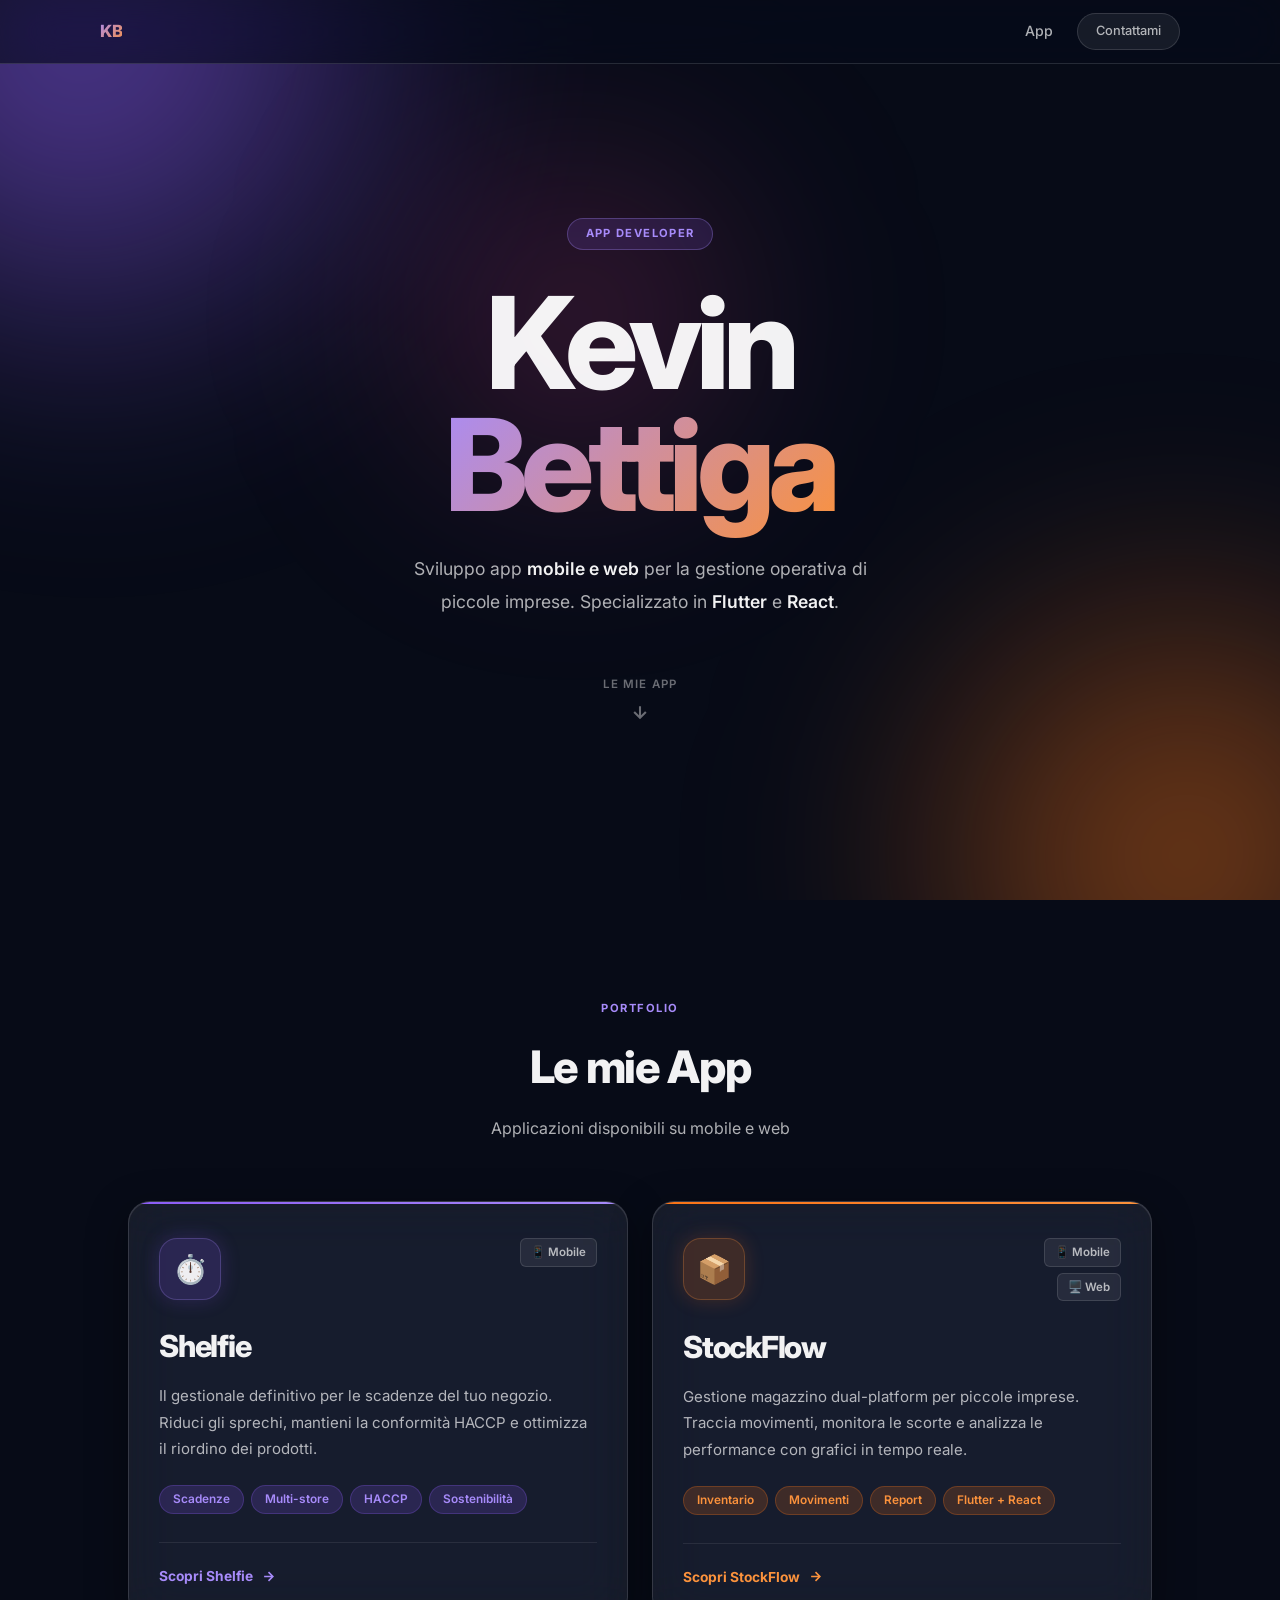
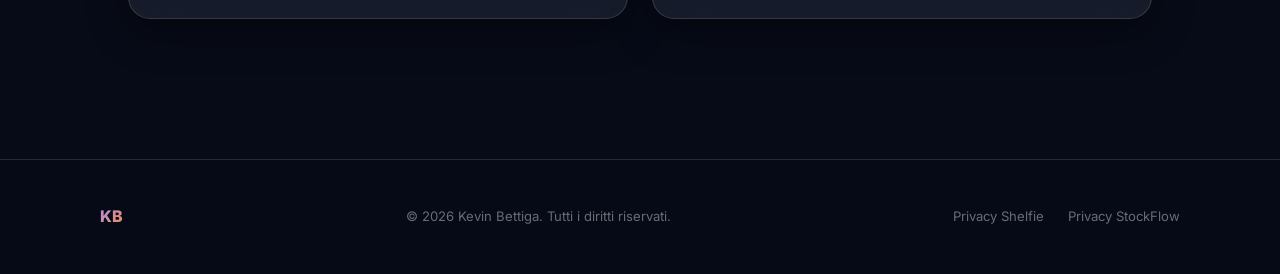
==== commit 7fdd5b9d: "Redesign glassmorfismo: background fisso, pannelli vetro, glow hover - Background fisso con blob viv" ====
--- a/index.html
+++ b/index.html
@@ -11,6 +11,14 @@
 </head>
 <body>
 
+    <!-- Fixed background canvas -->
+    <div class="bg-canvas" aria-hidden="true">
+        <div class="blob blob-1"></div>
+        <div class="blob blob-2"></div>
+        <div class="blob blob-3"></div>
+    </div>
+
+    <!-- Nav -->
     <nav class="nav">
         <div class="nav__inner">
             <span class="nav__logo grad-duo">KB</span>
@@ -21,23 +29,20 @@
         </div>
     </nav>
 
+    <!-- Hero -->
     <section class="hero">
-        <div class="blobs">
-            <div class="blob blob-1"></div>
-            <div class="blob blob-2"></div>
-            <div class="blob blob-3"></div>
-        </div>
         <div class="hero__content">
             <div class="hero__badge">App Developer</div>
             <h1 class="hero__title">Kevin<br><span class="grad-duo">Bettiga</span></h1>
             <p class="hero__sub">Sviluppo app <strong>mobile e web</strong> per la gestione operativa di piccole imprese. Specializzato in <strong>Flutter</strong> e <strong>React</strong>.</p>
             <a href="#apps" class="hero__arrow">
                 Le mie app
-                <svg width="22" height="22" viewBox="0 0 24 24" fill="none" stroke="currentColor" stroke-width="2.5"><path d="M12 5v14M5 12l7 7 7-7"/></svg>
+                <svg width="20" height="20" viewBox="0 0 24 24" fill="none" stroke="currentColor" stroke-width="2.5"><path d="M12 5v14M5 12l7 7 7-7"/></svg>
             </a>
         </div>
     </section>
 
+    <!-- Apps -->
     <section id="apps" class="apps-section">
         <div class="container">
             <p class="eyebrow">Portfolio</p>
@@ -65,7 +70,7 @@
                         </div>
                         <div class="app-card__cta">
                             Scopri Shelfie
-                            <svg width="16" height="16" viewBox="0 0 24 24" fill="none" stroke="currentColor" stroke-width="2.5"><path d="M5 12h14M12 5l7 7-7 7"/></svg>
+                            <svg width="15" height="15" viewBox="0 0 24 24" fill="none" stroke="currentColor" stroke-width="2.5"><path d="M5 12h14M12 5l7 7-7 7"/></svg>
                         </div>
                     </div>
                 </a>
@@ -90,7 +95,7 @@
                         </div>
                         <div class="app-card__cta">
                             Scopri StockFlow
-                            <svg width="16" height="16" viewBox="0 0 24 24" fill="none" stroke="currentColor" stroke-width="2.5"><path d="M5 12h14M12 5l7 7-7 7"/></svg>
+                            <svg width="15" height="15" viewBox="0 0 24 24" fill="none" stroke="currentColor" stroke-width="2.5"><path d="M5 12h14M12 5l7 7-7 7"/></svg>
                         </div>
                     </div>
                 </a>
@@ -99,6 +104,7 @@
         </div>
     </section>
 
+    <!-- Footer -->
     <footer class="footer">
         <div class="footer__inner">
             <span class="footer__logo grad-duo">KB</span>
@@ -113,7 +119,7 @@
     <script>
         const io = new IntersectionObserver(entries => {
             entries.forEach(e => { if (e.isIntersecting) { e.target.classList.add('visible'); io.unobserve(e.target); } });
-        }, { threshold: 0.1 });
+        }, { threshold: 0.12 });
         document.querySelectorAll('.fade-up').forEach(el => io.observe(el));
     </script>
 </body>
--- a/style.css
+++ b/style.css
@@ -1,479 +1,586 @@
-/* ─── TOKENS ────────────────────────────────────── */
+/* ════════════════════════════════════════════════════
+   TOKENS
+════════════════════════════════════════════════════ */
 :root {
-    --purple:        #7C3AED;
-    --purple-light:  #A78BFA;
-    --purple-bg:     #F5F3FF;
-    --orange:        #FF6B2B;
-    --orange-light:  #FB923C;
-    --orange-bg:     #FFF4EF;
-    --dark:          #080C18;
-    --text:          #111827;
-    --text-muted:    #6B7280;
-    --border:        #E5E7EB;
-    --border-dark:   rgba(255,255,255,0.08);
-    --white:         #FFFFFF;
-    --bg:            #F8FAFF;
-    --radius:        22px;
-    --radius-sm:     14px;
-    --shadow:        0 4px 24px rgba(0,0,0,0.08);
-    --shadow-xl:     0 24px 64px rgba(0,0,0,0.18);
-}
-
-*, *::before, *::after { box-sizing: border-box; margin: 0; padding: 0; }
+    --purple:      #8B5CF6;
+    --purple-2:    #A78BFA;
+    --purple-glow: rgba(139,92,246,.45);
+    --orange:      #F97316;
+    --orange-2:    #FB923C;
+    --orange-glow: rgba(249,115,22,.45);
+
+    --glass:         rgba(255,255,255,.07);
+    --glass-hover:   rgba(255,255,255,.11);
+    --glass-border:  rgba(255,255,255,.13);
+    --glass-border-h:rgba(255,255,255,.24);
+    --glass-inset:   inset 0 1px 0 rgba(255,255,255,.10);
+
+    --t1: rgba(255,255,255,.95);
+    --t2: rgba(255,255,255,.68);
+    --t3: rgba(255,255,255,.40);
+    --t4: rgba(255,255,255,.22);
+
+    --dark:  #070B17;
+    --r: 22px;
+    --r-sm: 14px;
+}
+
+/* ════════════════════════════════════════════════════
+   RESET & BASE
+════════════════════════════════════════════════════ */
+*,*::before,*::after { box-sizing: border-box; margin: 0; padding: 0; }
 html { scroll-behavior: smooth; }
+
 body {
     font-family: 'Inter', -apple-system, BlinkMacSystemFont, sans-serif;
-    color: var(--text);
-    background: var(--white);
+    background: var(--dark);
+    color: var(--t1);
     line-height: 1.6;
     -webkit-font-smoothing: antialiased;
-}
+    overflow-x: hidden;
+}
+
 a { text-decoration: none; color: inherit; }
-.container { max-width: 1100px; margin: 0 auto; padding: 0 28px; }
-
-/* ─── GRADIENT TEXT ─────────────────────────────── */
+.container { max-width: 1080px; margin: 0 auto; padding: 0 28px; }
+
+/* ════════════════════════════════════════════════════
+   FIXED BACKGROUND CANVAS
+════════════════════════════════════════════════════ */
+.bg-canvas {
+    position: fixed;
+    inset: 0;
+    z-index: 0;
+    overflow: hidden;
+    pointer-events: none;
+}
+
+.blob {
+    position: absolute;
+    border-radius: 50%;
+    filter: blur(100px);
+    animation: drift 18s ease-in-out infinite alternate;
+}
+
+.blob-1 {
+    width: 700px; height: 700px;
+    background: radial-gradient(circle at 40% 40%, rgba(139,92,246,.65), transparent 70%);
+    top: -250px; left: -200px;
+    animation-duration: 20s;
+}
+.blob-2 {
+    width: 600px; height: 600px;
+    background: radial-gradient(circle at 60% 60%, rgba(249,115,22,.55), transparent 70%);
+    bottom: -200px; right: -150px;
+    animation-duration: 16s;
+    animation-delay: -7s;
+}
+.blob-3 {
+    width: 450px; height: 450px;
+    background: radial-gradient(circle at 50% 50%, rgba(236,72,153,.30), transparent 70%);
+    top: 35%; left: 45%;
+    transform: translate(-50%,-50%);
+    animation-name: drift-c;
+    animation-duration: 22s;
+    animation-delay: -12s;
+}
+
+/* Shelfie: purple-dominant */
+.blob-1.p-strong { background: radial-gradient(circle at 40% 40%, rgba(139,92,246,.75), transparent 70%); }
+.blob-2.o-soft   { background: radial-gradient(circle at 60% 60%, rgba(249,115,22,.30), transparent 70%); }
+/* StockFlow: orange-dominant */
+.blob-1.o-strong { background: radial-gradient(circle at 40% 40%, rgba(249,115,22,.70), transparent 70%); }
+.blob-2.p-soft   { background: radial-gradient(circle at 60% 60%, rgba(139,92,246,.32), transparent 70%); }
+
+@keyframes drift {
+    from { transform: translate(0,0) scale(1); }
+    to   { transform: translate(40px,-30px) scale(1.07); }
+}
+@keyframes drift-c {
+    from { transform: translate(-50%,-50%) scale(1); }
+    to   { transform: translate(calc(-50% + 35px),calc(-50% - 28px)) scale(1.08); }
+}
+
+/* ════════════════════════════════════════════════════
+   GRADIENTS
+════════════════════════════════════════════════════ */
 .grad-duo {
-    background: linear-gradient(135deg, var(--purple-light) 0%, var(--orange-light) 100%);
+    background: linear-gradient(135deg, var(--purple-2), var(--orange-2));
     -webkit-background-clip: text;
     -webkit-text-fill-color: transparent;
     background-clip: text;
 }
 .grad-purple {
-    background: linear-gradient(135deg, var(--purple-light), #C084FC);
+    background: linear-gradient(135deg, #C084FC, var(--purple-2));
     -webkit-background-clip: text;
     -webkit-text-fill-color: transparent;
     background-clip: text;
 }
 .grad-orange {
-    background: linear-gradient(135deg, var(--orange), var(--orange-light));
+    background: linear-gradient(135deg, var(--orange), var(--orange-2));
     -webkit-background-clip: text;
     -webkit-text-fill-color: transparent;
     background-clip: text;
 }
 
-/* ─── NAV ───────────────────────────────────────── */
+/* ════════════════════════════════════════════════════
+   GLASS UTILITY
+════════════════════════════════════════════════════ */
+.glass {
+    background: var(--glass);
+    backdrop-filter: blur(24px) saturate(160%);
+    -webkit-backdrop-filter: blur(24px) saturate(160%);
+    border: 1px solid var(--glass-border);
+    box-shadow: var(--glass-inset), 0 8px 32px rgba(0,0,0,.35);
+}
+
+/* ════════════════════════════════════════════════════
+   NAV
+════════════════════════════════════════════════════ */
 .nav {
     position: fixed;
     top: 0; left: 0; right: 0;
     z-index: 200;
     height: 64px;
     padding: 0 28px;
-    background: rgba(8, 12, 24, 0.82);
-    backdrop-filter: blur(20px);
-    -webkit-backdrop-filter: blur(20px);
-    border-bottom: 1px solid var(--border-dark);
+    background: rgba(7,11,23,.65);
+    backdrop-filter: blur(28px) saturate(160%);
+    -webkit-backdrop-filter: blur(28px) saturate(160%);
+    border-bottom: 1px solid var(--glass-border);
 }
 .nav__inner {
-    max-width: 1100px;
+    max-width: 1080px;
     margin: 0 auto;
     height: 100%;
     display: flex;
     align-items: center;
     justify-content: space-between;
 }
-.nav__logo { font-size: 1.05rem; font-weight: 800; letter-spacing: -0.02em; }
-.nav__links { display: flex; align-items: center; gap: 28px; }
-.nav__links a {
-    color: rgba(255,255,255,0.58);
-    font-size: 0.9rem;
-    font-weight: 500;
-    transition: color 0.2s;
-}
-.nav__links a:hover { color: white; }
+.nav__logo { font-size: 1.05rem; font-weight: 800; letter-spacing: -.02em; }
+.nav__links { display: flex; align-items: center; gap: 24px; }
+.nav__links a { color: var(--t2); font-size: .88rem; font-weight: 500; transition: color .2s; }
+.nav__links a:hover { color: var(--t1); }
 .nav__pill {
     padding: 7px 18px;
-    background: rgba(255,255,255,0.07);
-    border: 1px solid rgba(255,255,255,0.12);
+    background: var(--glass);
+    border: 1px solid var(--glass-border);
     border-radius: 999px;
-    font-size: 0.82rem !important;
-    transition: background 0.2s, border-color 0.2s !important;
-}
-.nav__pill:hover {
-    background: rgba(255,255,255,0.14) !important;
-    border-color: rgba(255,255,255,0.24) !important;
-    color: white !important;
-}
+    font-size: .8rem !important;
+    transition: background .2s, border-color .2s;
+}
+.nav__pill:hover { background: var(--glass-hover) !important; border-color: var(--glass-border-h) !important; color: var(--t1) !important; }
 .nav__back {
-    color: rgba(255,255,255,0.5);
-    font-size: 0.875rem;
-    font-weight: 500;
-    display: flex;
-    align-items: center;
-    gap: 6px;
-    transition: color 0.2s;
-}
-.nav__back:hover { color: white; }
-
-/* ─── BLOBS ─────────────────────────────────────── */
-.blobs { position: absolute; inset: 0; pointer-events: none; overflow: hidden; }
-.blob {
-    position: absolute;
-    border-radius: 50%;
-    filter: blur(90px);
-    animation: drift 16s ease-in-out infinite alternate;
-}
-@keyframes drift {
-    0%   { transform: translate(0,0) scale(1); }
-    50%  { transform: translate(30px,-25px) scale(1.06); }
-    100% { transform: translate(-15px,15px) scale(0.94); }
-}
-.blob-1 {
-    width: 550px; height: 550px;
-    background: radial-gradient(circle, rgba(124,58,237,.55), transparent);
-    top: -180px; left: -180px;
-    animation-duration: 18s;
-}
-.blob-2 {
-    width: 480px; height: 480px;
-    background: radial-gradient(circle, rgba(255,107,43,.48), transparent);
-    bottom: -120px; right: -120px;
-    animation-duration: 14s;
-    animation-delay: -6s;
-}
-.blob-3 {
-    width: 360px; height: 360px;
-    background: radial-gradient(circle, rgba(59,130,246,.28), transparent);
-    top: 40%; left: 40%;
-    animation-name: drift-c;
-    animation-duration: 20s;
-    animation-delay: -10s;
-}
-@keyframes drift-c {
-    0%   { transform: translate(-50%,-50%) scale(1); }
-    50%  { transform: translate(calc(-50% + 30px),calc(-50% - 25px)) scale(1.06); }
-    100% { transform: translate(calc(-50% - 15px),calc(-50% + 15px)) scale(0.94); }
-}
-/* orange-dominant for stockflow pages */
-.blob-1.tint-orange { background: radial-gradient(circle, rgba(255,107,43,.55), transparent); }
-.blob-2.tint-purple { background: radial-gradient(circle, rgba(124,58,237,.45), transparent); }
-
-/* ─── HOMEPAGE HERO ─────────────────────────────── */
+    display: flex; align-items: center; gap: 7px;
+    color: var(--t3); font-size: .86rem; font-weight: 500;
+    transition: color .2s;
+}
+.nav__back:hover { color: var(--t1); }
+
+/* ════════════════════════════════════════════════════
+   HOMEPAGE HERO
+════════════════════════════════════════════════════ */
 .hero {
+    position: relative;
+    z-index: 1;
     min-height: 100vh;
-    background: var(--dark);
     display: flex;
     align-items: center;
     justify-content: center;
-    position: relative;
-    overflow: hidden;
+    text-align: center;
     padding: 120px 28px 80px;
 }
-.hero__content { position: relative; z-index: 1; text-align: center; max-width: 720px; }
+.hero__content { max-width: 700px; }
+
 .hero__badge {
     display: inline-block;
     padding: 6px 18px;
-    background: rgba(124,58,237,.18);
-    border: 1px solid rgba(167,139,250,.28);
+    background: rgba(139,92,246,.15);
+    border: 1px solid rgba(167,139,250,.3);
     border-radius: 999px;
-    font-size: 0.72rem;
-    font-weight: 700;
-    letter-spacing: .1em;
-    text-transform: uppercase;
-    color: var(--purple-light);
+    font-size: .7rem; font-weight: 700;
+    letter-spacing: .12em; text-transform: uppercase;
+    color: var(--purple-2);
     margin-bottom: 32px;
 }
 .hero__title {
-    font-size: clamp(3.5rem, 10vw, 7.5rem);
+    font-size: clamp(3.8rem, 11vw, 8rem);
     font-weight: 800;
-    letter-spacing: -.045em;
-    line-height: 1;
-    color: white;
+    letter-spacing: -.05em;
+    line-height: .95;
+    color: var(--t1);
     margin-bottom: 28px;
 }
 .hero__sub {
-    font-size: 1.15rem;
-    color: rgba(255,255,255,.55);
-    max-width: 500px;
+    font-size: 1.1rem;
+    color: var(--t2);
+    max-width: 480px;
     margin: 0 auto 52px;
-    line-height: 1.8;
-}
-.hero__sub strong { color: rgba(255,255,255,.88); font-weight: 600; }
+    line-height: 1.85;
+}
+.hero__sub strong { color: var(--t1); font-weight: 600; }
+
 .hero__arrow {
-    display: inline-flex;
-    flex-direction: column;
-    align-items: center;
-    gap: 8px;
-    color: rgba(255,255,255,.35);
-    font-size: 0.75rem;
-    font-weight: 600;
-    letter-spacing: .08em;
-    text-transform: uppercase;
-    transition: color 0.2s;
-    animation: bob 2.4s ease-in-out infinite;
-}
-.hero__arrow:hover { color: rgba(255,255,255,.7); }
+    display: inline-flex; flex-direction: column; align-items: center; gap: 8px;
+    color: var(--t3); font-size: .72rem; font-weight: 600;
+    letter-spacing: .1em; text-transform: uppercase;
+    transition: color .2s;
+    animation: bob 2.5s ease-in-out infinite;
+}
+.hero__arrow:hover { color: var(--t2); }
 @keyframes bob {
-    0%, 100% { transform: translateY(0); }
-    50%       { transform: translateY(10px); }
-}
-
-/* ─── SECTION LABELS ────────────────────────────── */
+    0%,100% { transform: translateY(0); }
+    50%      { transform: translateY(10px); }
+}
+
+/* ════════════════════════════════════════════════════
+   SECTION LABELS
+════════════════════════════════════════════════════ */
 .eyebrow {
     text-align: center;
-    font-size: 0.72rem;
-    font-weight: 700;
-    letter-spacing: .12em;
-    text-transform: uppercase;
-    color: var(--purple);
+    font-size: .7rem; font-weight: 700;
+    letter-spacing: .14em; text-transform: uppercase;
+    color: var(--purple-2);
     margin-bottom: 14px;
 }
+.eyebrow--orange { color: var(--orange-2); }
 .section-title {
     text-align: center;
-    font-size: clamp(1.9rem, 5vw, 2.9rem);
+    font-size: clamp(1.8rem, 4.5vw, 2.8rem);
     font-weight: 800;
     letter-spacing: -.03em;
+    color: var(--t1);
     margin-bottom: 12px;
 }
 .section-sub {
     text-align: center;
-    color: var(--text-muted);
-    font-size: 1.05rem;
-    margin-bottom: 64px;
-}
-
-/* ─── APPS SECTION ──────────────────────────────── */
-.apps-section { padding: 120px 0 140px; background: var(--bg); }
+    color: var(--t2);
+    font-size: 1rem;
+    margin-bottom: 60px;
+}
+
+/* ════════════════════════════════════════════════════
+   APPS SECTION & CARDS
+════════════════════════════════════════════════════ */
+.apps-section {
+    position: relative; z-index: 1;
+    padding: 100px 0 140px;
+}
+
 .apps-grid {
     display: grid;
     grid-template-columns: repeat(auto-fit, minmax(340px, 1fr));
-    gap: 28px;
-}
-
-/* ─── APP CARD ──────────────────────────────────── */
+    gap: 24px;
+}
+
 .app-card {
     display: block;
     position: relative;
-    border-radius: var(--radius);
-    background: var(--white);
-    border: 1px solid var(--border);
+    border-radius: var(--r);
+    background: var(--glass);
+    backdrop-filter: blur(24px) saturate(160%);
+    -webkit-backdrop-filter: blur(24px) saturate(160%);
+    border: 1px solid var(--glass-border);
+    box-shadow: var(--glass-inset), 0 12px 40px rgba(0,0,0,.4);
     overflow: hidden;
-    transition: transform 0.3s cubic-bezier(.2,.8,.3,1), box-shadow 0.3s ease, border-color 0.3s ease;
-}
-.app-card:hover { transform: translateY(-10px); box-shadow: var(--shadow-xl); }
-.app-card--shelfie:hover   { border-color: var(--purple); }
-.app-card--stockflow:hover { border-color: var(--orange); }
-
-.app-card__bar { height: 4px; }
-.app-card--shelfie   .app-card__bar { background: linear-gradient(90deg, var(--purple), var(--purple-light)); }
-.app-card--stockflow .app-card__bar { background: linear-gradient(90deg, var(--orange), var(--orange-light)); }
-
-.app-card__body { padding: 36px 32px 32px; }
+    transition: transform .3s cubic-bezier(.2,.8,.3,1), box-shadow .3s ease, border-color .3s ease, background .3s ease;
+}
+.app-card:hover { transform: translateY(-10px); background: var(--glass-hover); }
+.app-card--shelfie:hover {
+    border-color: rgba(139,92,246,.5);
+    box-shadow: var(--glass-inset), 0 0 48px rgba(139,92,246,.22), 0 24px 64px rgba(0,0,0,.5);
+}
+.app-card--stockflow:hover {
+    border-color: rgba(249,115,22,.5);
+    box-shadow: var(--glass-inset), 0 0 48px rgba(249,115,22,.22), 0 24px 64px rgba(0,0,0,.5);
+}
+
+/* Gradient top bar */
+.app-card__bar { height: 2px; width: 100%; }
+.app-card--shelfie   .app-card__bar { background: linear-gradient(90deg, var(--purple), var(--purple-2)); }
+.app-card--stockflow .app-card__bar { background: linear-gradient(90deg, var(--orange), var(--orange-2)); }
+
+.app-card__body { padding: 34px 30px 30px; }
 .app-card__head {
-    display: flex;
-    align-items: flex-start;
-    justify-content: space-between;
-    margin-bottom: 24px;
-}
+    display: flex; align-items: flex-start; justify-content: space-between;
+    margin-bottom: 22px;
+}
+
 .app-icon {
-    width: 64px; height: 64px;
+    width: 62px; height: 62px;
     border-radius: 18px;
-    font-size: 30px;
+    font-size: 28px;
     display: flex; align-items: center; justify-content: center;
     flex-shrink: 0;
 }
-.app-icon--purple { background: var(--purple-bg); }
-.app-icon--orange { background: var(--orange-bg); }
+.app-icon--purple {
+    background: rgba(139,92,246,.18);
+    border: 1px solid rgba(167,139,250,.25);
+    box-shadow: 0 0 20px rgba(139,92,246,.2);
+}
+.app-icon--orange {
+    background: rgba(249,115,22,.18);
+    border: 1px solid rgba(251,146,60,.25);
+    box-shadow: 0 0 20px rgba(249,115,22,.2);
+}
 
 .app-platforms { display: flex; flex-direction: column; align-items: flex-end; gap: 6px; }
 .platform-pill {
     padding: 4px 10px;
-    background: var(--bg);
-    border: 1px solid var(--border);
+    background: rgba(255,255,255,.07);
+    border: 1px solid rgba(255,255,255,.12);
     border-radius: 6px;
-    font-size: 0.73rem;
-    font-weight: 600;
-    color: var(--text-muted);
-    white-space: nowrap;
-}
-
-.app-card__name { font-size: 2rem; font-weight: 800; letter-spacing: -.04em; margin-bottom: 12px; }
-.app-card__desc { color: var(--text-muted); font-size: .965rem; line-height: 1.75; margin-bottom: 24px; }
-.app-tags { display: flex; flex-wrap: wrap; gap: 8px; margin-bottom: 32px; }
-.tag { padding: 5px 14px; border-radius: 999px; font-size: .77rem; font-weight: 600; }
-.tag--purple { background: var(--purple-bg); color: var(--purple); }
-.tag--orange  { background: var(--orange-bg);  color: var(--orange); }
+    font-size: .72rem; font-weight: 600;
+    color: var(--t2); white-space: nowrap;
+}
+
+.app-card__name { font-size: 1.9rem; font-weight: 800; letter-spacing: -.04em; color: var(--t1); margin-bottom: 12px; }
+.app-card__desc { color: var(--t2); font-size: .94rem; line-height: 1.78; margin-bottom: 22px; }
+
+.app-tags { display: flex; flex-wrap: wrap; gap: 7px; margin-bottom: 28px; }
+.tag {
+    padding: 4px 13px;
+    border-radius: 999px;
+    font-size: .74rem; font-weight: 600;
+}
+.tag--purple { background: rgba(139,92,246,.18); color: var(--purple-2); border: 1px solid rgba(139,92,246,.25); }
+.tag--orange  { background: rgba(249,115,22,.18);  color: var(--orange-2);  border: 1px solid rgba(249,115,22,.25); }
 
 .app-card__cta {
-    display: flex;
-    align-items: center;
-    gap: 8px;
-    font-size: .88rem;
-    font-weight: 700;
-    padding-top: 24px;
-    border-top: 1px solid var(--border);
-    transition: gap 0.2s;
-}
-.app-card--shelfie   .app-card__cta { color: var(--purple); }
-.app-card--stockflow .app-card__cta { color: var(--orange); }
+    display: flex; align-items: center; gap: 8px;
+    font-size: .86rem; font-weight: 700;
+    padding-top: 22px;
+    border-top: 1px solid rgba(255,255,255,.08);
+    transition: gap .2s;
+}
+.app-card--shelfie   .app-card__cta { color: var(--purple-2); }
+.app-card--stockflow .app-card__cta { color: var(--orange-2); }
 .app-card:hover .app-card__cta { gap: 14px; }
 
-/* ─── APP PAGE HERO ─────────────────────────────── */
+/* ════════════════════════════════════════════════════
+   APP PAGE HERO
+════════════════════════════════════════════════════ */
 .app-hero {
-    background: var(--dark);
-    padding: 120px 28px 80px;
+    position: relative; z-index: 1;
+    padding: 130px 28px 80px;
     text-align: center;
-    position: relative;
-    overflow: hidden;
-}
-.app-hero__content { position: relative; z-index: 1; }
+}
+.app-hero__panel {
+    display: inline-block;
+    padding: 52px 64px;
+    border-radius: 32px;
+    background: var(--glass);
+    backdrop-filter: blur(28px) saturate(160%);
+    -webkit-backdrop-filter: blur(28px) saturate(160%);
+    border: 1px solid var(--glass-border);
+    box-shadow: var(--glass-inset), 0 24px 64px rgba(0,0,0,.5);
+    max-width: 640px;
+    width: 100%;
+}
 .app-hero__icon {
     display: inline-flex; align-items: center; justify-content: center;
     width: 88px; height: 88px;
     border-radius: 24px;
     font-size: 40px;
-    margin-bottom: 28px;
-}
-.app-hero__icon--purple { background: rgba(124,58,237,.18); border: 1px solid rgba(167,139,250,.25); }
-.app-hero__icon--orange { background: rgba(255,107,43,.18);  border: 1px solid rgba(251,146,60,.25); }
+    margin-bottom: 24px;
+}
+.app-hero__icon--purple {
+    background: rgba(139,92,246,.2);
+    border: 1px solid rgba(167,139,250,.3);
+    box-shadow: 0 0 32px rgba(139,92,246,.3);
+}
+.app-hero__icon--orange {
+    background: rgba(249,115,22,.2);
+    border: 1px solid rgba(251,146,60,.3);
+    box-shadow: 0 0 32px rgba(249,115,22,.3);
+}
 .app-hero__title {
-    font-size: clamp(2.8rem, 8vw, 5.5rem);
-    font-weight: 800;
-    color: white;
-    letter-spacing: -.04em;
-    margin-bottom: 20px;
+    font-size: clamp(2.6rem, 7vw, 5rem);
+    font-weight: 800; letter-spacing: -.04em;
+    margin-bottom: 16px;
 }
 .app-hero__sub {
-    font-size: 1.1rem;
-    color: rgba(255,255,255,.55);
-    max-width: 560px;
-    margin: 0 auto 36px;
-    line-height: 1.8;
-}
-.app-hero__actions { display: flex; align-items: center; justify-content: center; gap: 14px; flex-wrap: wrap; }
+    font-size: 1.02rem; color: var(--t2); line-height: 1.8;
+    margin-bottom: 32px;
+}
+.app-hero__actions { display: flex; align-items: center; justify-content: center; gap: 12px; flex-wrap: wrap; }
 .app-hero__pill {
     display: inline-flex; align-items: center; gap: 7px;
-    padding: 9px 22px;
-    background: rgba(255,255,255,.06);
-    border: 1px solid rgba(255,255,255,.1);
+    padding: 8px 20px;
+    background: rgba(255,255,255,.07);
+    border: 1px solid rgba(255,255,255,.12);
     border-radius: 999px;
-    color: rgba(255,255,255,.6);
-    font-size: .86rem; font-weight: 500;
-    transition: background 0.2s, color 0.2s, border-color 0.2s;
-}
-.app-hero__pill:hover { background: rgba(255,255,255,.12); color: white; border-color: rgba(255,255,255,.2); }
-
-/* ─── FEATURES SECTION ──────────────────────────── */
-.features-section { padding: 100px 0 120px; background: var(--bg); }
+    color: var(--t2); font-size: .83rem; font-weight: 500;
+    transition: background .2s, border-color .2s, color .2s;
+}
+.app-hero__pill:hover { background: rgba(255,255,255,.13); border-color: rgba(255,255,255,.22); color: var(--t1); }
+
+/* ════════════════════════════════════════════════════
+   FEATURES SECTION & CARDS
+════════════════════════════════════════════════════ */
+.features-section { position: relative; z-index: 1; padding: 100px 0 130px; }
+
 .features-grid {
     display: grid;
     grid-template-columns: repeat(auto-fit, minmax(300px, 1fr));
-    gap: 22px;
-}
+    gap: 20px;
+}
+
 .feature-card {
-    background: var(--white);
-    border: 1px solid var(--border);
-    border-radius: var(--radius);
-    padding: 36px 28px;
-    transition: transform .25s ease, box-shadow .25s ease, border-color .25s ease;
-}
-.feature-card:hover { transform: translateY(-4px); box-shadow: var(--shadow); }
-.feature-card--purple:hover { border-color: var(--purple); }
-.feature-card--orange:hover { border-color: var(--orange); }
+    background: var(--glass);
+    backdrop-filter: blur(20px) saturate(150%);
+    -webkit-backdrop-filter: blur(20px) saturate(150%);
+    border: 1px solid var(--glass-border);
+    border-radius: var(--r);
+    padding: 34px 26px;
+    box-shadow: var(--glass-inset), 0 8px 24px rgba(0,0,0,.3);
+    transition: transform .25s ease, border-color .25s ease, background .25s ease, box-shadow .25s ease;
+}
+.feature-card:hover { transform: translateY(-5px); background: var(--glass-hover); }
+.feature-card--purple:hover {
+    border-color: rgba(139,92,246,.4);
+    box-shadow: var(--glass-inset), 0 0 32px rgba(139,92,246,.12), 0 12px 32px rgba(0,0,0,.4);
+}
+.feature-card--orange:hover {
+    border-color: rgba(249,115,22,.4);
+    box-shadow: var(--glass-inset), 0 0 32px rgba(249,115,22,.12), 0 12px 32px rgba(0,0,0,.4);
+}
+
 .feature-icon {
     display: inline-flex; align-items: center; justify-content: center;
-    width: 54px; height: 54px;
-    border-radius: var(--radius-sm);
-    font-size: 26px;
-    margin-bottom: 20px;
-}
-.feature-card--purple .feature-icon { background: var(--purple-bg); }
-.feature-card--orange .feature-icon { background: var(--orange-bg); }
-.feature-card h3 { font-size: 1.05rem; font-weight: 700; letter-spacing: -.01em; margin-bottom: 10px; }
-.feature-card p { font-size: .94rem; color: var(--text-muted); line-height: 1.75; }
-
-/* ─── PRIVACY PAGE ──────────────────────────────── */
+    width: 52px; height: 52px;
+    border-radius: var(--r-sm);
+    font-size: 24px;
+    margin-bottom: 18px;
+}
+.feature-card--purple .feature-icon { background: rgba(139,92,246,.18); border: 1px solid rgba(139,92,246,.25); }
+.feature-card--orange .feature-icon { background: rgba(249,115,22,.18);  border: 1px solid rgba(249,115,22,.25); }
+
+.feature-card h3 { font-size: 1.02rem; font-weight: 700; color: var(--t1); margin-bottom: 9px; letter-spacing: -.01em; }
+.feature-card p  { font-size: .91rem; color: var(--t2); line-height: 1.78; }
+
+/* ════════════════════════════════════════════════════
+   PRIVACY PAGE
+════════════════════════════════════════════════════ */
 .privacy-hero {
-    background: var(--dark);
-    padding: 110px 28px 60px;
+    position: relative; z-index: 1;
+    padding: 120px 28px 64px;
     text-align: center;
-    position: relative;
-    overflow: hidden;
-}
-.privacy-hero__content { position: relative; z-index: 1; }
+}
+.privacy-hero__panel {
+    display: inline-block;
+    padding: 44px 56px;
+    border-radius: 28px;
+    background: var(--glass);
+    backdrop-filter: blur(28px) saturate(160%);
+    -webkit-backdrop-filter: blur(28px) saturate(160%);
+    border: 1px solid var(--glass-border);
+    box-shadow: var(--glass-inset), 0 20px 56px rgba(0,0,0,.45);
+    max-width: 540px;
+    width: 100%;
+}
 .privacy-hero__label {
     display: inline-block;
     padding: 5px 14px;
     background: rgba(255,255,255,.07);
+    border: 1px solid rgba(255,255,255,.12);
+    border-radius: 999px;
+    font-size: .68rem; font-weight: 700;
+    letter-spacing: .1em; text-transform: uppercase;
+    color: var(--t3);
+    margin-bottom: 18px;
+}
+.privacy-hero__title { font-size: clamp(1.8rem, 5vw, 2.8rem); font-weight: 800; letter-spacing: -.03em; color: var(--t1); margin-bottom: 10px; }
+.privacy-hero__sub { color: var(--t3); font-size: .88rem; }
+
+.privacy-body {
+    position: relative; z-index: 1;
+    max-width: 700px;
+    margin: 0 auto;
+    padding: 60px 28px 100px;
+}
+
+.privacy-glass {
+    background: var(--glass);
+    backdrop-filter: blur(20px);
+    -webkit-backdrop-filter: blur(20px);
+    border: 1px solid var(--glass-border);
+    border-radius: var(--r);
+    padding: 48px 44px;
+    box-shadow: var(--glass-inset), 0 12px 40px rgba(0,0,0,.35);
+    margin-bottom: 24px;
+}
+
+.lang-heading {
+    display: inline-flex; align-items: center; gap: 8px;
+    font-size: .68rem; font-weight: 700;
+    letter-spacing: .1em; text-transform: uppercase;
+    color: var(--t3);
+    padding: 6px 14px;
+    background: rgba(255,255,255,.06);
     border: 1px solid rgba(255,255,255,.1);
     border-radius: 999px;
-    font-size: .72rem; font-weight: 700;
-    letter-spacing: .1em; text-transform: uppercase;
-    color: rgba(255,255,255,.5);
-    margin-bottom: 20px;
-}
-.privacy-hero__title {
-    font-size: clamp(2rem, 5vw, 3rem);
-    font-weight: 800;
-    color: white;
-    letter-spacing: -.03em;
-    margin-bottom: 12px;
-}
-.privacy-hero__sub { color: rgba(255,255,255,.4); font-size: .9rem; }
-
-.privacy-body { max-width: 700px; margin: 0 auto; padding: 80px 28px 100px; }
-.lang-block { margin-bottom: 0; }
-.lang-heading {
-    display: inline-flex; align-items: center; gap: 10px;
-    font-size: .72rem; font-weight: 700;
-    letter-spacing: .1em; text-transform: uppercase;
-    color: var(--text-muted);
-    margin-bottom: 40px;
-    padding: 8px 16px;
-    background: var(--bg);
-    border: 1px solid var(--border);
-    border-radius: 999px;
-}
-.privacy-section { margin-bottom: 36px; }
+    margin-bottom: 36px;
+}
+.privacy-section { margin-bottom: 32px; }
+.privacy-section:last-child { margin-bottom: 0; }
 .privacy-section h2 {
-    display: flex; align-items: center; gap: 10px;
-    font-size: 1.05rem; font-weight: 700;
-    margin-bottom: 10px;
-}
-.privacy-section p { color: var(--text-muted); line-height: 1.85; font-size: .95rem; }
-.divider { border: none; border-top: 1px solid var(--border); margin: 60px 0; }
-
-/* ─── FOOTER ────────────────────────────────────── */
+    display: flex; align-items: center; gap: 9px;
+    font-size: .98rem; font-weight: 700; color: var(--t1);
+    margin-bottom: 9px;
+}
+.privacy-section h2 svg { opacity: .55; flex-shrink: 0; }
+.privacy-section p { color: var(--t2); line-height: 1.85; font-size: .91rem; }
+.privacy-section p strong { color: var(--t1); font-weight: 600; }
+.divider { border: none; border-top: 1px solid rgba(255,255,255,.08); margin: 0; }
+
+/* ════════════════════════════════════════════════════
+   FOOTER
+════════════════════════════════════════════════════ */
 .footer {
-    background: var(--dark);
-    border-top: 1px solid var(--border-dark);
-    padding: 48px 28px;
+    position: relative; z-index: 1;
+    border-top: 1px solid var(--glass-border);
+    background: rgba(7,11,23,.7);
+    backdrop-filter: blur(20px);
+    -webkit-backdrop-filter: blur(20px);
+    padding: 44px 28px;
 }
 .footer__inner {
-    max-width: 1100px;
-    margin: 0 auto;
-    display: flex;
-    align-items: center;
-    justify-content: space-between;
-    gap: 20px;
-    flex-wrap: wrap;
+    max-width: 1080px; margin: 0 auto;
+    display: flex; align-items: center; justify-content: space-between;
+    gap: 20px; flex-wrap: wrap;
 }
 .footer__logo { font-size: 1rem; font-weight: 800; }
-.footer__copy { color: rgba(255,255,255,.3); font-size: .83rem; }
+.footer__copy { color: var(--t3); font-size: .82rem; }
 .footer__links { display: flex; gap: 24px; }
-.footer__links a { color: rgba(255,255,255,.38); font-size: .83rem; transition: color 0.2s; }
-.footer__links a:hover { color: rgba(255,255,255,.75); }
-
-/* ─── FADE IN ────────────────────────────────────── */
+.footer__links a { color: var(--t3); font-size: .82rem; transition: color .2s; }
+.footer__links a:hover { color: var(--t1); }
+
+/* ════════════════════════════════════════════════════
+   FADE-IN
+════════════════════════════════════════════════════ */
 .fade-up {
     opacity: 0;
-    transform: translateY(28px);
-    transition: opacity .65s ease, transform .65s ease;
+    transform: translateY(30px);
+    transition: opacity .7s ease, transform .7s ease;
 }
 .fade-up.visible { opacity: 1; transform: translateY(0); }
-.fade-up.d1 { transition-delay: .1s; }
-.fade-up.d2 { transition-delay: .2s; }
-.fade-up.d3 { transition-delay: .3s; }
-.fade-up.d4 { transition-delay: .4s; }
-.fade-up.d5 { transition-delay: .5s; }
-.fade-up.d6 { transition-delay: .6s; }
-
-/* ─── RESPONSIVE ────────────────────────────────── */
-@media (max-width: 600px) {
+.fade-up.d1 { transition-delay: .08s; }
+.fade-up.d2 { transition-delay: .16s; }
+.fade-up.d3 { transition-delay: .24s; }
+.fade-up.d4 { transition-delay: .32s; }
+.fade-up.d5 { transition-delay: .40s; }
+.fade-up.d6 { transition-delay: .48s; }
+
+/* ════════════════════════════════════════════════════
+   RESPONSIVE
+════════════════════════════════════════════════════ */
+@media (max-width: 640px) {
     .apps-grid     { grid-template-columns: 1fr; }
     .features-grid { grid-template-columns: 1fr; }
     .footer__inner { flex-direction: column; text-align: center; }
     .footer__links { justify-content: center; }
-    .app-card__body { padding: 28px 22px 24px; }
-    .nav__links { gap: 16px; }
-    .privacy-body { padding: 52px 20px 72px; }
-}
+    .app-card__body { padding: 26px 22px 22px; }
+    .app-hero__panel { padding: 36px 24px; }
+    .privacy-glass { padding: 32px 24px; }
+    .privacy-hero__panel { padding: 32px 24px; }
+    .nav__links { gap: 14px; }
+}
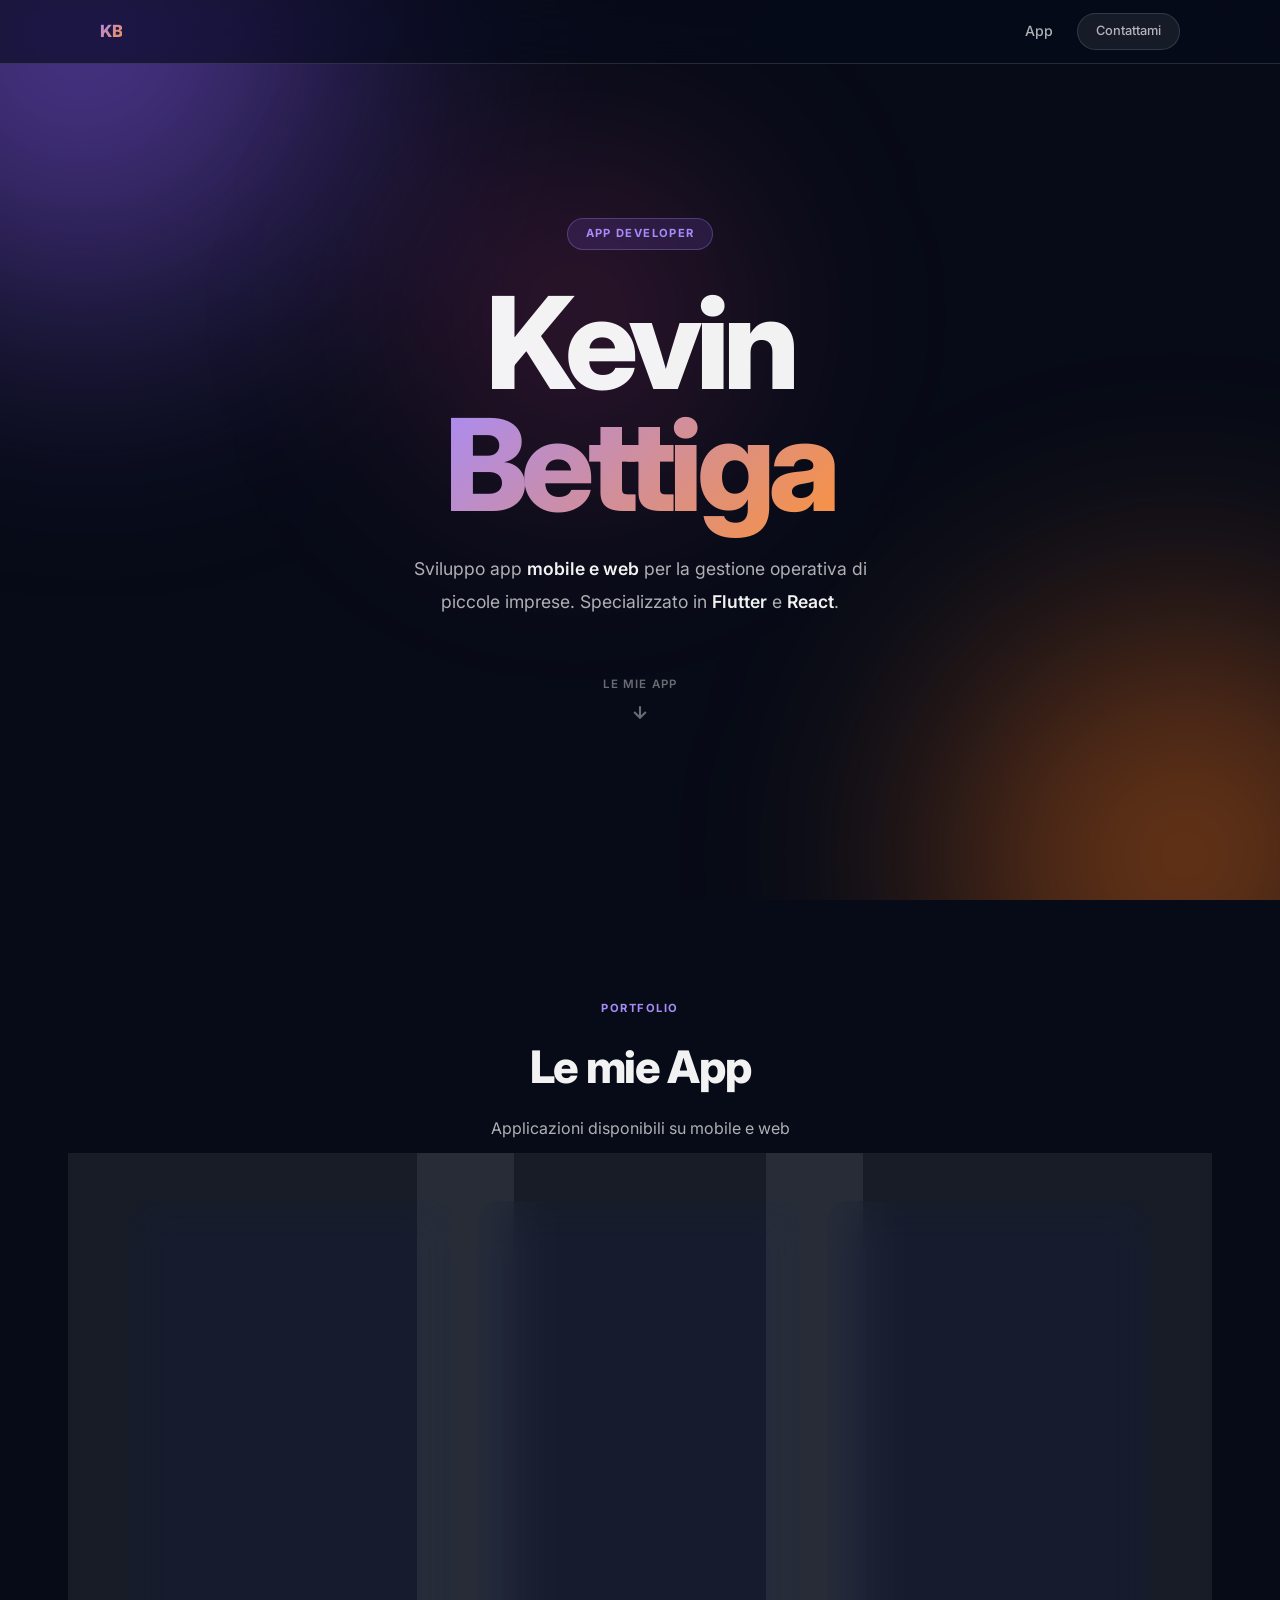
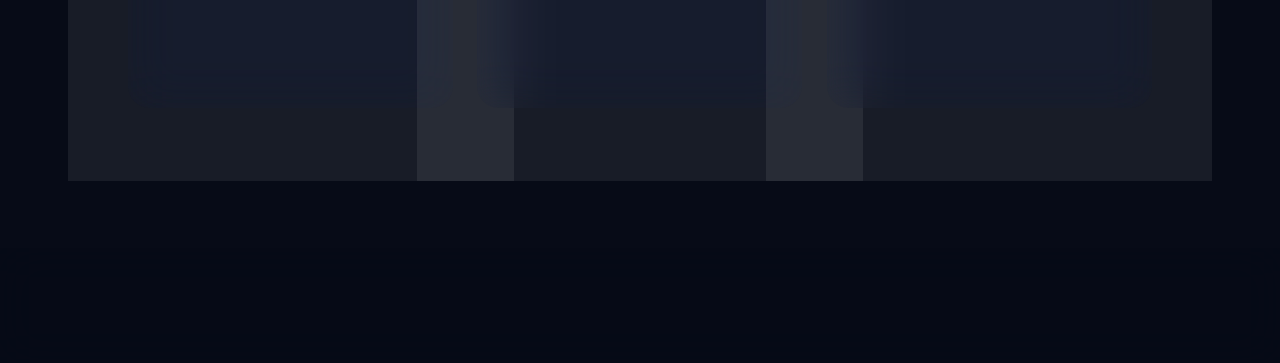
==== commit a7235914: "Add DriveIQ app to portfolio - New driveiq.html page with 6 feature cards (red theme) - New privacy-" ====
--- a/index.html
+++ b/index.html
@@ -4,7 +4,7 @@
     <meta charset="UTF-8">
     <meta name="viewport" content="width=device-width, initial-scale=1.0">
     <title>Kevin Bettiga — App Developer</title>
-    <meta name="description" content="Portfolio di Kevin Bettiga, sviluppatore di app mobile e web. Shelfie e StockFlow.">
+    <meta name="description" content="Portfolio di Kevin Bettiga, sviluppatore di app mobile e web. Shelfie, StockFlow e DriveIQ.">
     <link rel="preconnect" href="https://fonts.googleapis.com">
     <link rel="stylesheet" href="style.css">
     <link href="https://fonts.googleapis.com/css2?family=Inter:wght@300;400;500;600;700;800&display=swap" rel="stylesheet">
@@ -100,6 +100,30 @@
                     </div>
                 </a>
 
+                <a href="driveiq.html" class="app-card app-card--driveiq fade-up d3">
+                    <div class="app-card__bar"></div>
+                    <div class="app-card__body">
+                        <div class="app-card__head">
+                            <div class="app-icon app-icon--red">🚗</div>
+                            <div class="app-platforms">
+                                <span class="platform-pill">📱 Mobile</span>
+                            </div>
+                        </div>
+                        <h3 class="app-card__name">DriveIQ</h3>
+                        <p class="app-card__desc">Diagnostica veicoli offline-first con OBD2 Bluetooth. AUTOCORE AI analizza i parametri del motore, rileva anomalie e ti guida nella manutenzione.</p>
+                        <div class="app-tags">
+                            <span class="tag tag--red">OBD2</span>
+                            <span class="tag tag--red">AUTOCORE AI</span>
+                            <span class="tag tag--red">GPS Tracking</span>
+                            <span class="tag tag--red">Offline</span>
+                        </div>
+                        <div class="app-card__cta">
+                            Scopri DriveIQ
+                            <svg width="15" height="15" viewBox="0 0 24 24" fill="none" stroke="currentColor" stroke-width="2.5"><path d="M5 12h14M12 5l7 7-7 7"/></svg>
+                        </div>
+                    </div>
+                </a>
+
             </div>
         </div>
     </section>
@@ -112,6 +136,7 @@
             <div class="footer__links">
                 <a href="privacy-shelfie.html">Privacy Shelfie</a>
                 <a href="privacy-stockflow.html">Privacy StockFlow</a>
+                <a href="privacy-driveiq.html">Privacy DriveIQ</a>
             </div>
         </div>
     </footer>
--- a/style.css
+++ b/style.css
@@ -8,6 +8,9 @@
     --orange:      #F97316;
     --orange-2:    #FB923C;
     --orange-glow: rgba(249,115,22,.45);
+    --red:         #E8002D;
+    --red-2:       #FF3352;
+    --red-glow:    rgba(232,0,45,.45);
 
     --glass:         rgba(255,255,255,.07);
     --glass-hover:   rgba(255,255,255,.11);
@@ -90,6 +93,9 @@
 /* StockFlow: orange-dominant */
 .blob-1.o-strong { background: radial-gradient(circle at 40% 40%, rgba(249,115,22,.70), transparent 70%); }
 .blob-2.p-soft   { background: radial-gradient(circle at 60% 60%, rgba(139,92,246,.32), transparent 70%); }
+/* DriveIQ: red-dominant */
+.blob-1.r-strong { background: radial-gradient(circle at 40% 40%, rgba(232,0,45,.70), transparent 70%); }
+.blob-2.r-soft   { background: radial-gradient(circle at 60% 60%, rgba(232,0,45,.28), transparent 70%); }
 
 @keyframes drift {
     from { transform: translate(0,0) scale(1); }
@@ -117,6 +123,12 @@
 }
 .grad-orange {
     background: linear-gradient(135deg, var(--orange), var(--orange-2));
+    -webkit-background-clip: text;
+    -webkit-text-fill-color: transparent;
+    background-clip: text;
+}
+.grad-red {
+    background: linear-gradient(135deg, var(--red), var(--red-2));
     -webkit-background-clip: text;
     -webkit-text-fill-color: transparent;
     background-clip: text;
@@ -242,6 +254,7 @@
     margin-bottom: 14px;
 }
 .eyebrow--orange { color: var(--orange-2); }
+.eyebrow--red    { color: var(--red-2); }
 .section-title {
     text-align: center;
     font-size: clamp(1.8rem, 4.5vw, 2.8rem);
@@ -267,7 +280,7 @@
 
 .apps-grid {
     display: grid;
-    grid-template-columns: repeat(auto-fit, minmax(340px, 1fr));
+    grid-template-columns: repeat(auto-fit, minmax(300px, 1fr));
     gap: 24px;
 }
 
@@ -292,11 +305,16 @@
     border-color: rgba(249,115,22,.5);
     box-shadow: var(--glass-inset), 0 0 48px rgba(249,115,22,.22), 0 24px 64px rgba(0,0,0,.5);
 }
+.app-card--driveiq:hover {
+    border-color: rgba(232,0,45,.5);
+    box-shadow: var(--glass-inset), 0 0 48px rgba(232,0,45,.22), 0 24px 64px rgba(0,0,0,.5);
+}
 
 /* Gradient top bar */
 .app-card__bar { height: 2px; width: 100%; }
 .app-card--shelfie   .app-card__bar { background: linear-gradient(90deg, var(--purple), var(--purple-2)); }
 .app-card--stockflow .app-card__bar { background: linear-gradient(90deg, var(--orange), var(--orange-2)); }
+.app-card--driveiq   .app-card__bar { background: linear-gradient(90deg, var(--red), var(--red-2)); }
 
 .app-card__body { padding: 34px 30px 30px; }
 .app-card__head {
@@ -320,6 +338,11 @@
     background: rgba(249,115,22,.18);
     border: 1px solid rgba(251,146,60,.25);
     box-shadow: 0 0 20px rgba(249,115,22,.2);
+}
+.app-icon--red {
+    background: rgba(232,0,45,.18);
+    border: 1px solid rgba(255,51,82,.25);
+    box-shadow: 0 0 20px rgba(232,0,45,.2);
 }
 
 .app-platforms { display: flex; flex-direction: column; align-items: flex-end; gap: 6px; }
@@ -343,6 +366,7 @@
 }
 .tag--purple { background: rgba(139,92,246,.18); color: var(--purple-2); border: 1px solid rgba(139,92,246,.25); }
 .tag--orange  { background: rgba(249,115,22,.18);  color: var(--orange-2);  border: 1px solid rgba(249,115,22,.25); }
+.tag--red     { background: rgba(232,0,45,.18);    color: var(--red-2);     border: 1px solid rgba(232,0,45,.25); }
 
 .app-card__cta {
     display: flex; align-items: center; gap: 8px;
@@ -353,6 +377,7 @@
 }
 .app-card--shelfie   .app-card__cta { color: var(--purple-2); }
 .app-card--stockflow .app-card__cta { color: var(--orange-2); }
+.app-card--driveiq   .app-card__cta { color: var(--red-2); }
 .app-card:hover .app-card__cta { gap: 14px; }
 
 /* ════════════════════════════════════════════════════
@@ -392,6 +417,11 @@
     border: 1px solid rgba(251,146,60,.3);
     box-shadow: 0 0 32px rgba(249,115,22,.3);
 }
+.app-hero__icon--red {
+    background: rgba(232,0,45,.2);
+    border: 1px solid rgba(255,51,82,.3);
+    box-shadow: 0 0 32px rgba(232,0,45,.3);
+}
 .app-hero__title {
     font-size: clamp(2.6rem, 7vw, 5rem);
     font-weight: 800; letter-spacing: -.04em;
@@ -443,6 +473,10 @@
     border-color: rgba(249,115,22,.4);
     box-shadow: var(--glass-inset), 0 0 32px rgba(249,115,22,.12), 0 12px 32px rgba(0,0,0,.4);
 }
+.feature-card--red:hover {
+    border-color: rgba(232,0,45,.4);
+    box-shadow: var(--glass-inset), 0 0 32px rgba(232,0,45,.12), 0 12px 32px rgba(0,0,0,.4);
+}
 
 .feature-icon {
     display: inline-flex; align-items: center; justify-content: center;
@@ -453,6 +487,7 @@
 }
 .feature-card--purple .feature-icon { background: rgba(139,92,246,.18); border: 1px solid rgba(139,92,246,.25); }
 .feature-card--orange .feature-icon { background: rgba(249,115,22,.18);  border: 1px solid rgba(249,115,22,.25); }
+.feature-card--red    .feature-icon { background: rgba(232,0,45,.18);    border: 1px solid rgba(232,0,45,.25); }
 
 .feature-card h3 { font-size: 1.02rem; font-weight: 700; color: var(--t1); margin-bottom: 9px; letter-spacing: -.01em; }
 .feature-card p  { font-size: .91rem; color: var(--t2); line-height: 1.78; }
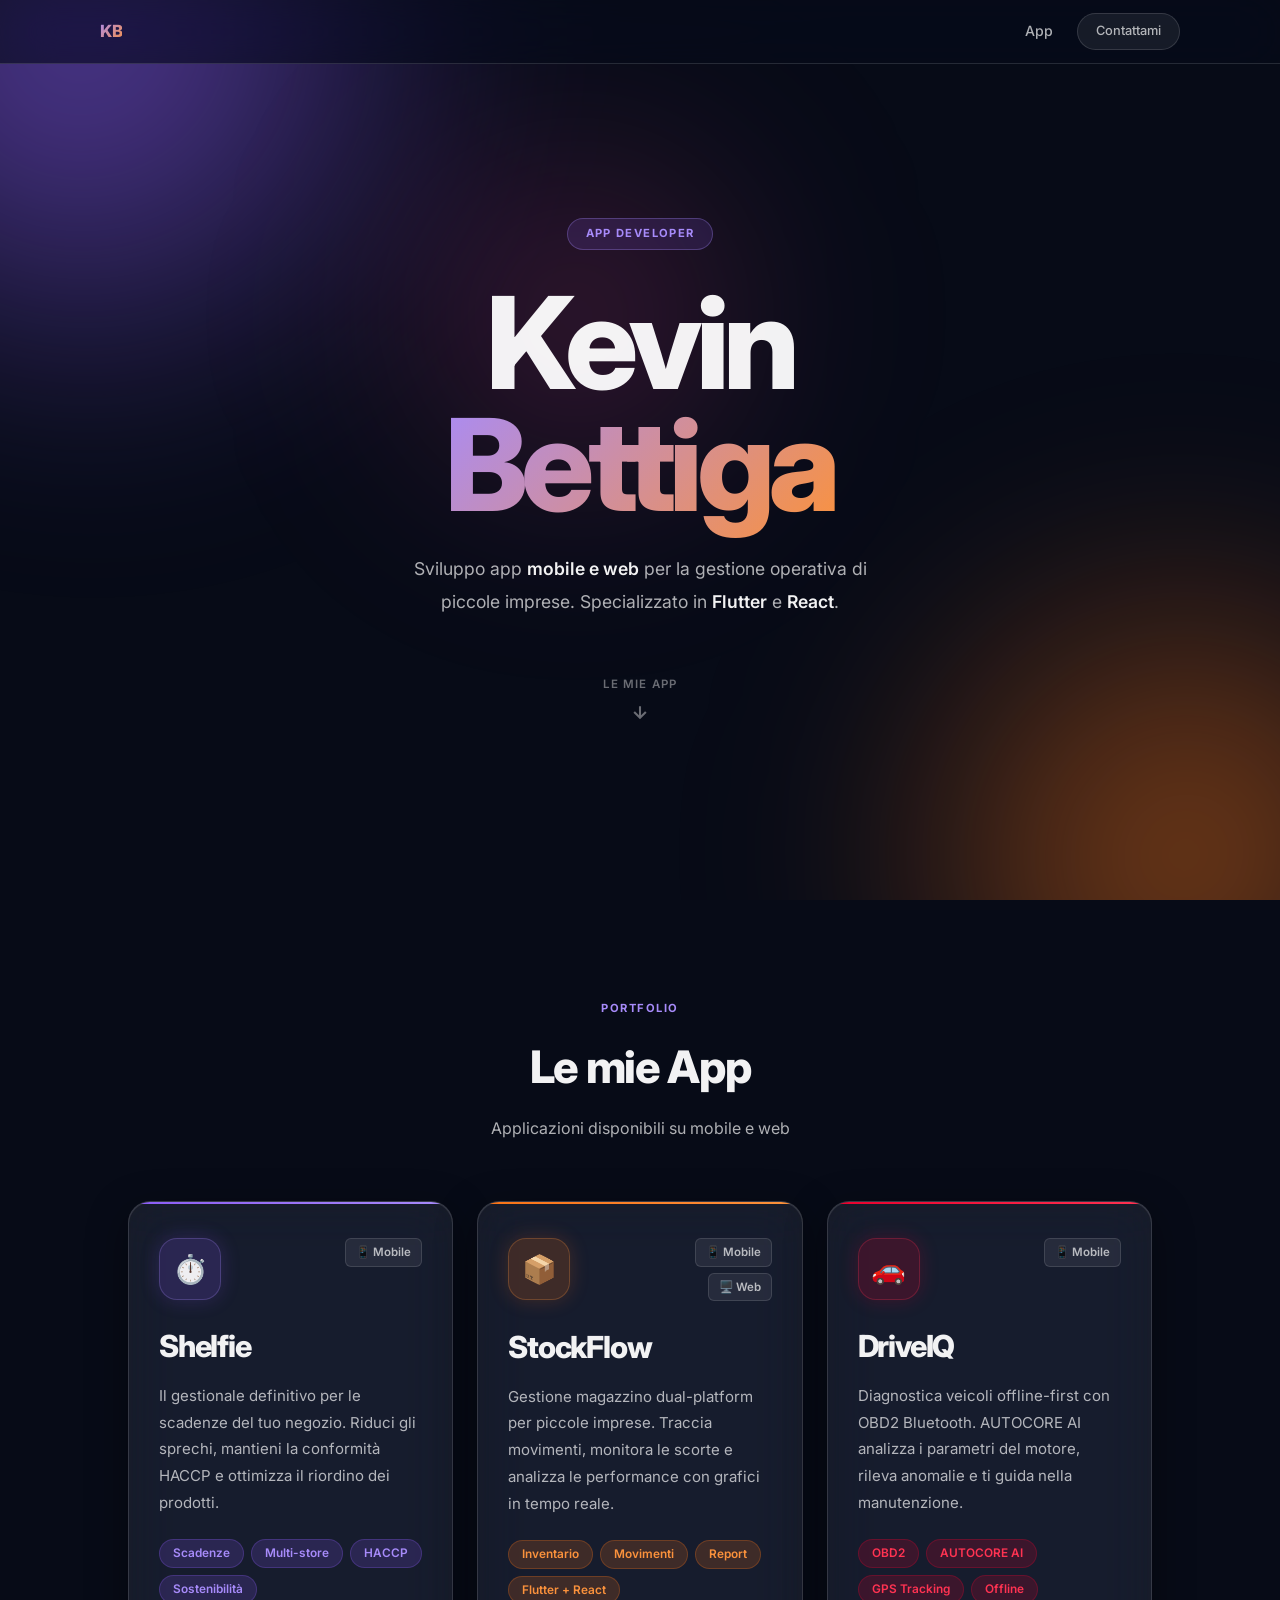
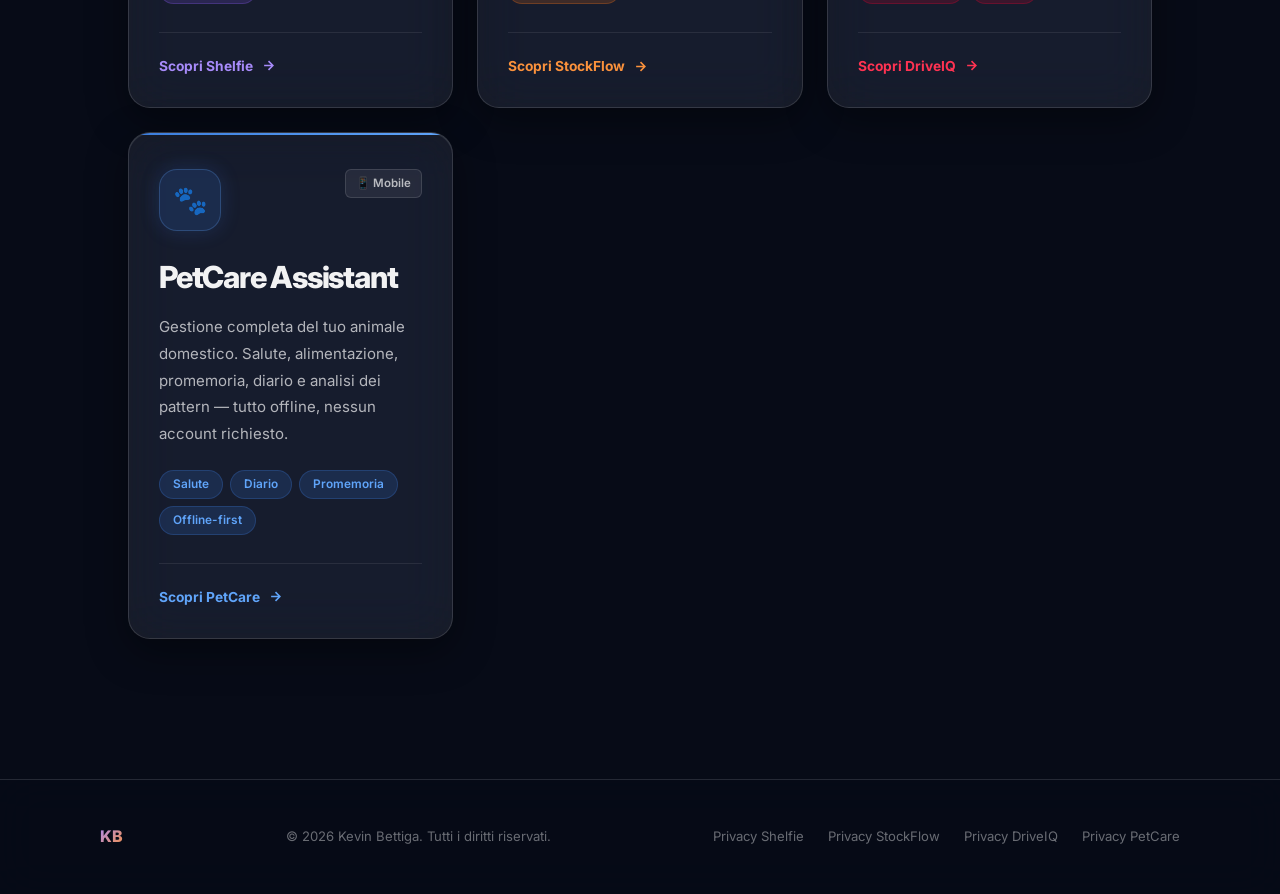
==== commit c336773d: "Add PetCare Assistant to portfolio with full privacy policy - New app card in index.html with blue t" ====
--- a/index.html
+++ b/index.html
@@ -124,6 +124,30 @@
                     </div>
                 </a>
 
+                <a href="petcare.html" class="app-card app-card--petcare fade-up d4">
+                    <div class="app-card__bar"></div>
+                    <div class="app-card__body">
+                        <div class="app-card__head">
+                            <div class="app-icon app-icon--blue">🐾</div>
+                            <div class="app-platforms">
+                                <span class="platform-pill">📱 Mobile</span>
+                            </div>
+                        </div>
+                        <h3 class="app-card__name">PetCare Assistant</h3>
+                        <p class="app-card__desc">Gestione completa del tuo animale domestico. Salute, alimentazione, promemoria, diario e analisi dei pattern — tutto offline, nessun account richiesto.</p>
+                        <div class="app-tags">
+                            <span class="tag tag--blue">Salute</span>
+                            <span class="tag tag--blue">Diario</span>
+                            <span class="tag tag--blue">Promemoria</span>
+                            <span class="tag tag--blue">Offline-first</span>
+                        </div>
+                        <div class="app-card__cta">
+                            Scopri PetCare
+                            <svg width="15" height="15" viewBox="0 0 24 24" fill="none" stroke="currentColor" stroke-width="2.5"><path d="M5 12h14M12 5l7 7-7 7"/></svg>
+                        </div>
+                    </div>
+                </a>
+
             </div>
         </div>
     </section>
@@ -137,6 +161,7 @@
                 <a href="privacy-shelfie.html">Privacy Shelfie</a>
                 <a href="privacy-stockflow.html">Privacy StockFlow</a>
                 <a href="privacy-driveiq.html">Privacy DriveIQ</a>
+                <a href="privacy-petcare.html">Privacy PetCare</a>
             </div>
         </div>
     </footer>
--- a/style.css
+++ b/style.css
@@ -11,6 +11,9 @@
     --red:         #E8002D;
     --red-2:       #FF3352;
     --red-glow:    rgba(232,0,45,.45);
+    --blue:        #3B7DDD;
+    --blue-2:      #60A5FA;
+    --blue-glow:   rgba(59,125,221,.45);
 
     --glass:         rgba(255,255,255,.07);
     --glass-hover:   rgba(255,255,255,.11);
@@ -96,6 +99,9 @@
 /* DriveIQ: red-dominant */
 .blob-1.r-strong { background: radial-gradient(circle at 40% 40%, rgba(232,0,45,.70), transparent 70%); }
 .blob-2.r-soft   { background: radial-gradient(circle at 60% 60%, rgba(232,0,45,.28), transparent 70%); }
+/* PetCare: blue-dominant */
+.blob-1.b-strong { background: radial-gradient(circle at 40% 40%, rgba(59,125,221,.70), transparent 70%); }
+.blob-2.b-soft   { background: radial-gradient(circle at 60% 60%, rgba(96,165,250,.30), transparent 70%); }
 
 @keyframes drift {
     from { transform: translate(0,0) scale(1); }
@@ -129,6 +135,12 @@
 }
 .grad-red {
     background: linear-gradient(135deg, var(--red), var(--red-2));
+    -webkit-background-clip: text;
+    -webkit-text-fill-color: transparent;
+    background-clip: text;
+}
+.grad-blue {
+    background: linear-gradient(135deg, var(--blue), var(--blue-2));
     -webkit-background-clip: text;
     -webkit-text-fill-color: transparent;
     background-clip: text;
@@ -309,12 +321,17 @@
     border-color: rgba(232,0,45,.5);
     box-shadow: var(--glass-inset), 0 0 48px rgba(232,0,45,.22), 0 24px 64px rgba(0,0,0,.5);
 }
+.app-card--petcare:hover {
+    border-color: rgba(59,125,221,.5);
+    box-shadow: var(--glass-inset), 0 0 48px rgba(59,125,221,.22), 0 24px 64px rgba(0,0,0,.5);
+}
 
 /* Gradient top bar */
 .app-card__bar { height: 2px; width: 100%; }
 .app-card--shelfie   .app-card__bar { background: linear-gradient(90deg, var(--purple), var(--purple-2)); }
 .app-card--stockflow .app-card__bar { background: linear-gradient(90deg, var(--orange), var(--orange-2)); }
 .app-card--driveiq   .app-card__bar { background: linear-gradient(90deg, var(--red), var(--red-2)); }
+.app-card--petcare   .app-card__bar { background: linear-gradient(90deg, var(--blue), var(--blue-2)); }
 
 .app-card__body { padding: 34px 30px 30px; }
 .app-card__head {
@@ -343,6 +360,11 @@
     background: rgba(232,0,45,.18);
     border: 1px solid rgba(255,51,82,.25);
     box-shadow: 0 0 20px rgba(232,0,45,.2);
+}
+.app-icon--blue {
+    background: rgba(59,125,221,.18);
+    border: 1px solid rgba(96,165,250,.25);
+    box-shadow: 0 0 20px rgba(59,125,221,.2);
 }
 
 .app-platforms { display: flex; flex-direction: column; align-items: flex-end; gap: 6px; }
@@ -367,6 +389,7 @@
 .tag--purple { background: rgba(139,92,246,.18); color: var(--purple-2); border: 1px solid rgba(139,92,246,.25); }
 .tag--orange  { background: rgba(249,115,22,.18);  color: var(--orange-2);  border: 1px solid rgba(249,115,22,.25); }
 .tag--red     { background: rgba(232,0,45,.18);    color: var(--red-2);     border: 1px solid rgba(232,0,45,.25); }
+.tag--blue    { background: rgba(59,125,221,.18);  color: var(--blue-2);    border: 1px solid rgba(59,125,221,.25); }
 
 .app-card__cta {
     display: flex; align-items: center; gap: 8px;
@@ -378,6 +401,7 @@
 .app-card--shelfie   .app-card__cta { color: var(--purple-2); }
 .app-card--stockflow .app-card__cta { color: var(--orange-2); }
 .app-card--driveiq   .app-card__cta { color: var(--red-2); }
+.app-card--petcare   .app-card__cta { color: var(--blue-2); }
 .app-card:hover .app-card__cta { gap: 14px; }
 
 /* ════════════════════════════════════════════════════
@@ -422,6 +446,11 @@
     border: 1px solid rgba(255,51,82,.3);
     box-shadow: 0 0 32px rgba(232,0,45,.3);
 }
+.app-hero__icon--blue {
+    background: rgba(59,125,221,.2);
+    border: 1px solid rgba(96,165,250,.3);
+    box-shadow: 0 0 32px rgba(59,125,221,.3);
+}
 .app-hero__title {
     font-size: clamp(2.6rem, 7vw, 5rem);
     font-weight: 800; letter-spacing: -.04em;
@@ -488,6 +517,12 @@
 .feature-card--purple .feature-icon { background: rgba(139,92,246,.18); border: 1px solid rgba(139,92,246,.25); }
 .feature-card--orange .feature-icon { background: rgba(249,115,22,.18);  border: 1px solid rgba(249,115,22,.25); }
 .feature-card--red    .feature-icon { background: rgba(232,0,45,.18);    border: 1px solid rgba(232,0,45,.25); }
+.feature-card--blue   .feature-icon { background: rgba(59,125,221,.18);  border: 1px solid rgba(59,125,221,.25); }
+.feature-card--blue:hover {
+    border-color: rgba(59,125,221,.4);
+    box-shadow: var(--glass-inset), 0 0 32px rgba(59,125,221,.12), 0 12px 32px rgba(0,0,0,.4);
+}
+.eyebrow--blue { color: var(--blue-2); }
 
 .feature-card h3 { font-size: 1.02rem; font-weight: 700; color: var(--t1); margin-bottom: 9px; letter-spacing: -.01em; }
 .feature-card p  { font-size: .91rem; color: var(--t2); line-height: 1.78; }
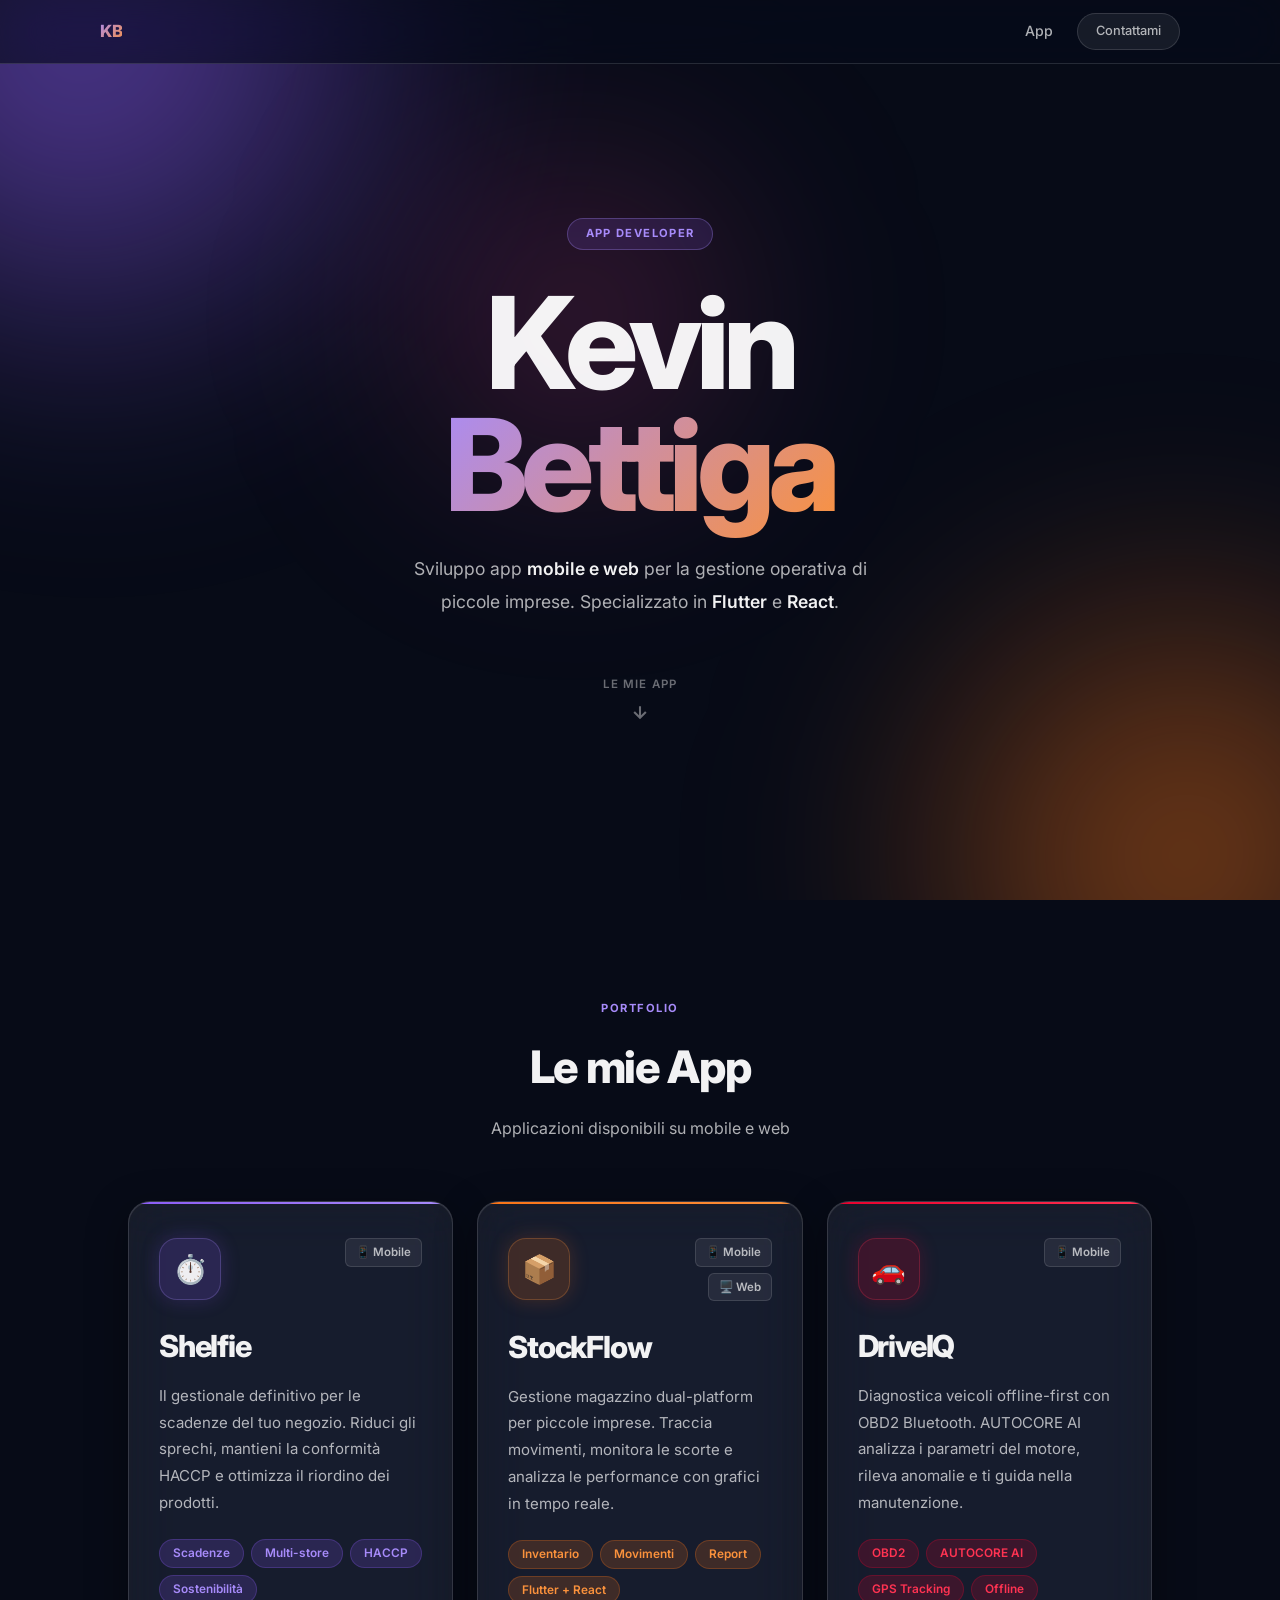
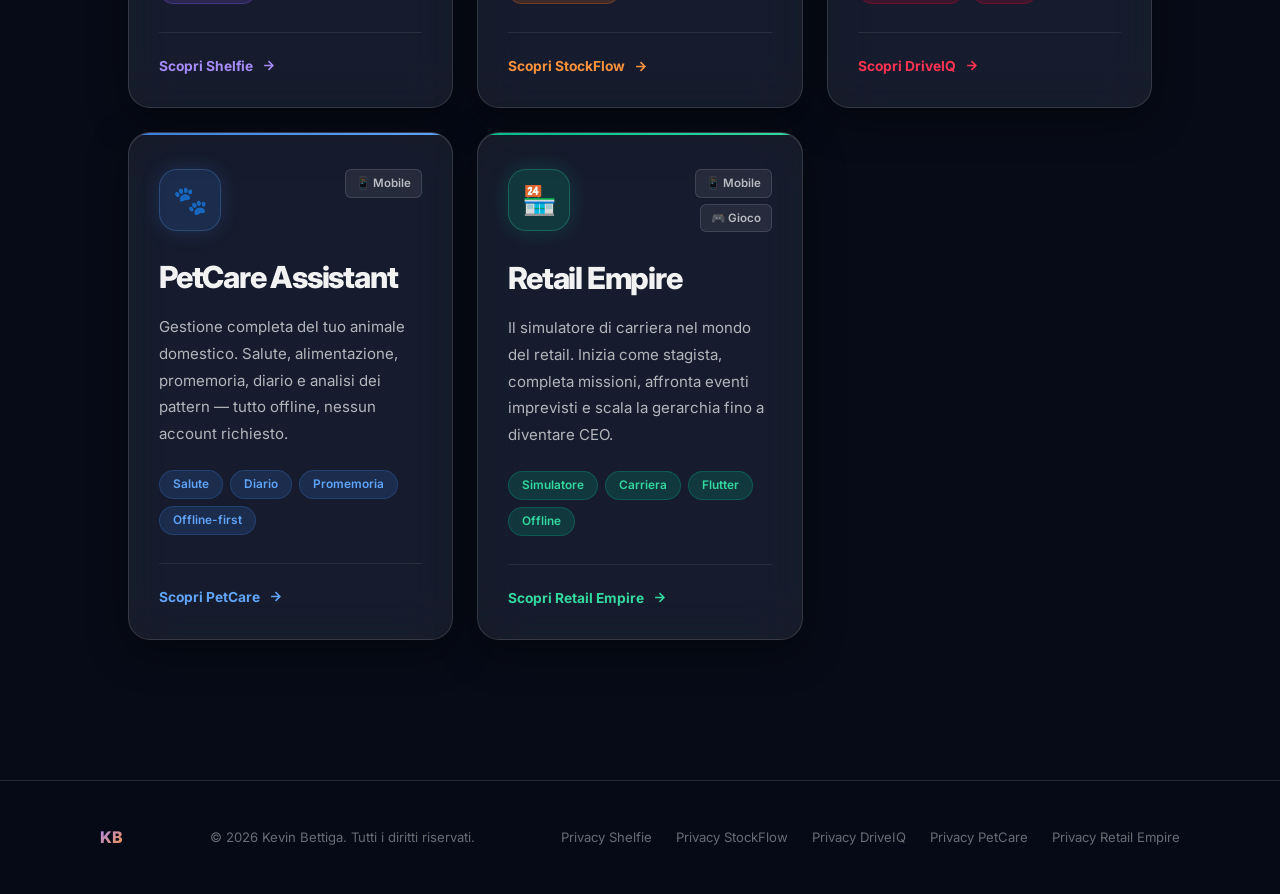
==== commit 9fdfe743: "Add Retail Empire game page and privacy policy - New app-card in index.html with green/teal color th" ====
--- a/index.html
+++ b/index.html
@@ -148,6 +148,31 @@
                     </div>
                 </a>
 
+                <a href="retail-empire.html" class="app-card app-card--retail fade-up d5">
+                    <div class="app-card__bar"></div>
+                    <div class="app-card__body">
+                        <div class="app-card__head">
+                            <div class="app-icon app-icon--green">🏪</div>
+                            <div class="app-platforms">
+                                <span class="platform-pill">📱 Mobile</span>
+                                <span class="platform-pill">🎮 Gioco</span>
+                            </div>
+                        </div>
+                        <h3 class="app-card__name">Retail Empire</h3>
+                        <p class="app-card__desc">Il simulatore di carriera nel mondo del retail. Inizia come stagista, completa missioni, affronta eventi imprevisti e scala la gerarchia fino a diventare CEO.</p>
+                        <div class="app-tags">
+                            <span class="tag tag--green">Simulatore</span>
+                            <span class="tag tag--green">Carriera</span>
+                            <span class="tag tag--green">Flutter</span>
+                            <span class="tag tag--green">Offline</span>
+                        </div>
+                        <div class="app-card__cta">
+                            Scopri Retail Empire
+                            <svg width="15" height="15" viewBox="0 0 24 24" fill="none" stroke="currentColor" stroke-width="2.5"><path d="M5 12h14M12 5l7 7-7 7"/></svg>
+                        </div>
+                    </div>
+                </a>
+
             </div>
         </div>
     </section>
@@ -162,6 +187,7 @@
                 <a href="privacy-stockflow.html">Privacy StockFlow</a>
                 <a href="privacy-driveiq.html">Privacy DriveIQ</a>
                 <a href="privacy-petcare.html">Privacy PetCare</a>
+                <a href="privacy-retail-empire.html">Privacy Retail Empire</a>
             </div>
         </div>
     </footer>
--- a/style.css
+++ b/style.css
@@ -14,6 +14,9 @@
     --blue:        #3B7DDD;
     --blue-2:      #60A5FA;
     --blue-glow:   rgba(59,125,221,.45);
+    --green:       #00BC8C;
+    --green-2:     #34D9A0;
+    --green-glow:  rgba(0,188,140,.45);
 
     --glass:         rgba(255,255,255,.07);
     --glass-hover:   rgba(255,255,255,.11);
@@ -102,6 +105,9 @@
 /* PetCare: blue-dominant */
 .blob-1.b-strong { background: radial-gradient(circle at 40% 40%, rgba(59,125,221,.70), transparent 70%); }
 .blob-2.b-soft   { background: radial-gradient(circle at 60% 60%, rgba(96,165,250,.30), transparent 70%); }
+/* Retail Empire: green-dominant */
+.blob-1.g-strong { background: radial-gradient(circle at 40% 40%, rgba(0,188,140,.70), transparent 70%); }
+.blob-2.g-soft   { background: radial-gradient(circle at 60% 60%, rgba(52,217,160,.30), transparent 70%); }
 
 @keyframes drift {
     from { transform: translate(0,0) scale(1); }
@@ -141,6 +147,12 @@
 }
 .grad-blue {
     background: linear-gradient(135deg, var(--blue), var(--blue-2));
+    -webkit-background-clip: text;
+    -webkit-text-fill-color: transparent;
+    background-clip: text;
+}
+.grad-green {
+    background: linear-gradient(135deg, var(--green), var(--green-2));
     -webkit-background-clip: text;
     -webkit-text-fill-color: transparent;
     background-clip: text;
@@ -325,6 +337,10 @@
     border-color: rgba(59,125,221,.5);
     box-shadow: var(--glass-inset), 0 0 48px rgba(59,125,221,.22), 0 24px 64px rgba(0,0,0,.5);
 }
+.app-card--retail:hover {
+    border-color: rgba(0,188,140,.5);
+    box-shadow: var(--glass-inset), 0 0 48px rgba(0,188,140,.22), 0 24px 64px rgba(0,0,0,.5);
+}
 
 /* Gradient top bar */
 .app-card__bar { height: 2px; width: 100%; }
@@ -332,6 +348,7 @@
 .app-card--stockflow .app-card__bar { background: linear-gradient(90deg, var(--orange), var(--orange-2)); }
 .app-card--driveiq   .app-card__bar { background: linear-gradient(90deg, var(--red), var(--red-2)); }
 .app-card--petcare   .app-card__bar { background: linear-gradient(90deg, var(--blue), var(--blue-2)); }
+.app-card--retail    .app-card__bar { background: linear-gradient(90deg, var(--green), var(--green-2)); }
 
 .app-card__body { padding: 34px 30px 30px; }
 .app-card__head {
@@ -365,6 +382,11 @@
     background: rgba(59,125,221,.18);
     border: 1px solid rgba(96,165,250,.25);
     box-shadow: 0 0 20px rgba(59,125,221,.2);
+}
+.app-icon--green {
+    background: rgba(0,188,140,.18);
+    border: 1px solid rgba(52,217,160,.25);
+    box-shadow: 0 0 20px rgba(0,188,140,.2);
 }
 
 .app-platforms { display: flex; flex-direction: column; align-items: flex-end; gap: 6px; }
@@ -390,6 +412,7 @@
 .tag--orange  { background: rgba(249,115,22,.18);  color: var(--orange-2);  border: 1px solid rgba(249,115,22,.25); }
 .tag--red     { background: rgba(232,0,45,.18);    color: var(--red-2);     border: 1px solid rgba(232,0,45,.25); }
 .tag--blue    { background: rgba(59,125,221,.18);  color: var(--blue-2);    border: 1px solid rgba(59,125,221,.25); }
+.tag--green   { background: rgba(0,188,140,.18);   color: var(--green-2);   border: 1px solid rgba(0,188,140,.25); }
 
 .app-card__cta {
     display: flex; align-items: center; gap: 8px;
@@ -402,6 +425,7 @@
 .app-card--stockflow .app-card__cta { color: var(--orange-2); }
 .app-card--driveiq   .app-card__cta { color: var(--red-2); }
 .app-card--petcare   .app-card__cta { color: var(--blue-2); }
+.app-card--retail    .app-card__cta { color: var(--green-2); }
 .app-card:hover .app-card__cta { gap: 14px; }
 
 /* ════════════════════════════════════════════════════
@@ -451,6 +475,11 @@
     border: 1px solid rgba(96,165,250,.3);
     box-shadow: 0 0 32px rgba(59,125,221,.3);
 }
+.app-hero__icon--green {
+    background: rgba(0,188,140,.2);
+    border: 1px solid rgba(52,217,160,.3);
+    box-shadow: 0 0 32px rgba(0,188,140,.3);
+}
 .app-hero__title {
     font-size: clamp(2.6rem, 7vw, 5rem);
     font-weight: 800; letter-spacing: -.04em;
@@ -522,7 +551,13 @@
     border-color: rgba(59,125,221,.4);
     box-shadow: var(--glass-inset), 0 0 32px rgba(59,125,221,.12), 0 12px 32px rgba(0,0,0,.4);
 }
-.eyebrow--blue { color: var(--blue-2); }
+.feature-card--green  .feature-icon { background: rgba(0,188,140,.18);   border: 1px solid rgba(0,188,140,.25); }
+.feature-card--green:hover {
+    border-color: rgba(0,188,140,.4);
+    box-shadow: var(--glass-inset), 0 0 32px rgba(0,188,140,.12), 0 12px 32px rgba(0,0,0,.4);
+}
+.eyebrow--blue  { color: var(--blue-2); }
+.eyebrow--green { color: var(--green-2); }
 
 .feature-card h3 { font-size: 1.02rem; font-weight: 700; color: var(--t1); margin-bottom: 9px; letter-spacing: -.01em; }
 .feature-card p  { font-size: .91rem; color: var(--t2); line-height: 1.78; }
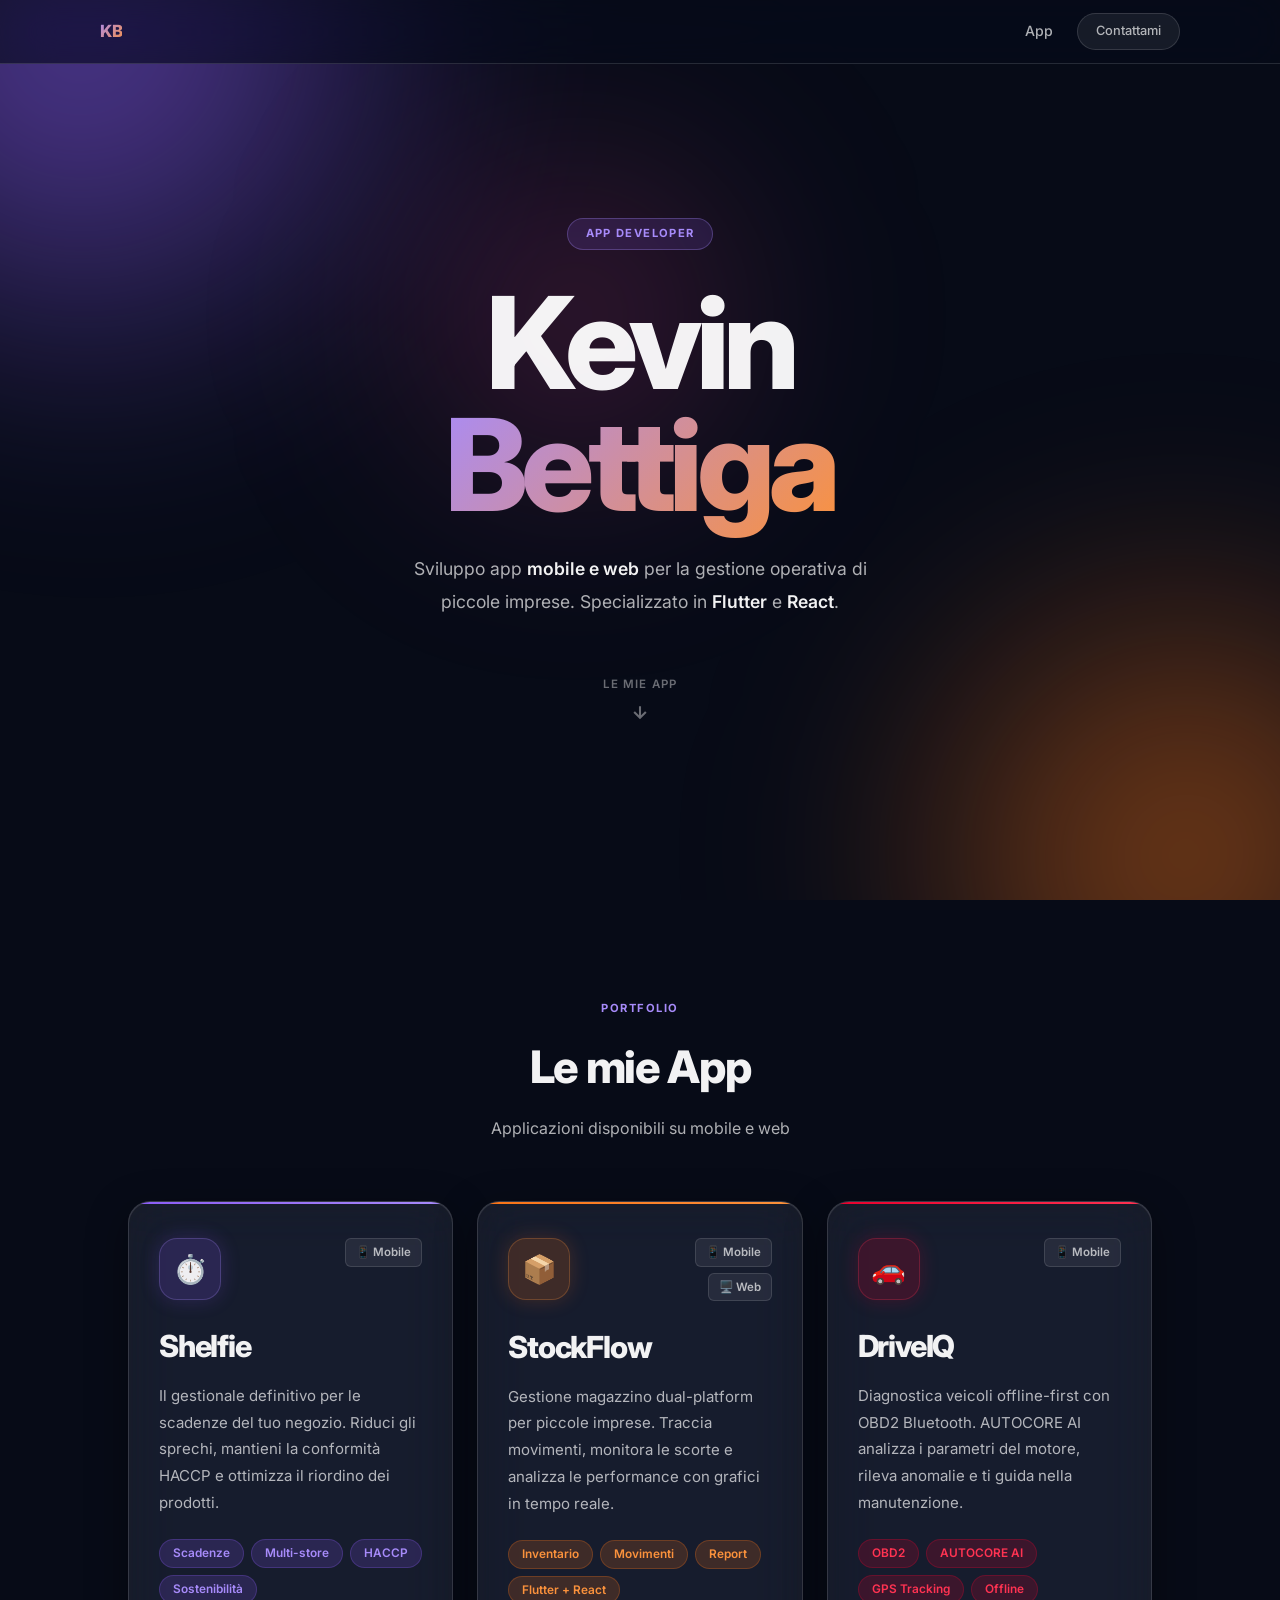
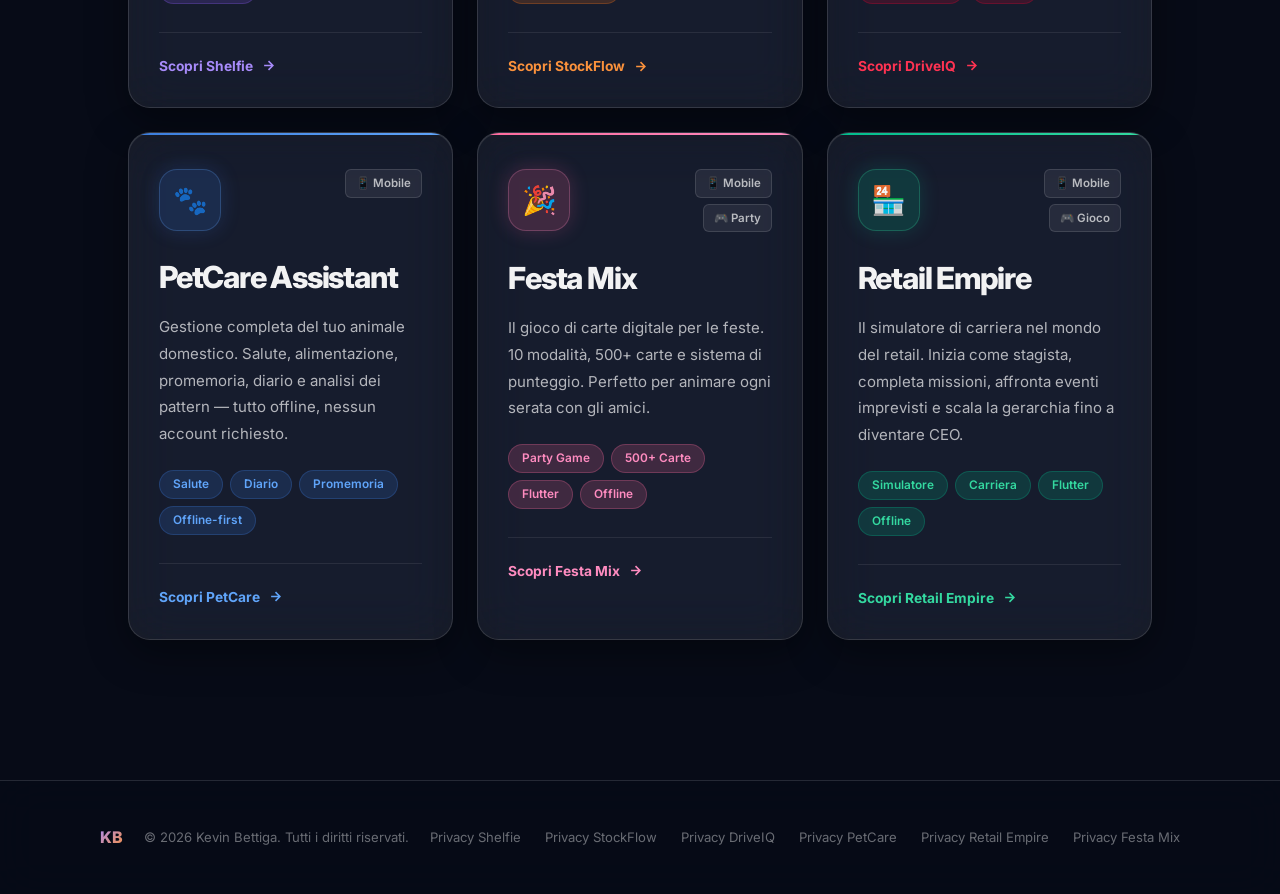
==== commit 19500d7f: "Add Festa Mix app to portfolio - New festamix.html page with 6 feature cards (pink theme) - New priv" ====
--- a/index.html
+++ b/index.html
@@ -148,7 +148,32 @@
                     </div>
                 </a>
 
-                <a href="retail-empire.html" class="app-card app-card--retail fade-up d5">
+                <a href="festamix.html" class="app-card app-card--festamix fade-up d5">
+                    <div class="app-card__bar"></div>
+                    <div class="app-card__body">
+                        <div class="app-card__head">
+                            <div class="app-icon app-icon--pink">🎉</div>
+                            <div class="app-platforms">
+                                <span class="platform-pill">📱 Mobile</span>
+                                <span class="platform-pill">🎮 Party</span>
+                            </div>
+                        </div>
+                        <h3 class="app-card__name">Festa Mix</h3>
+                        <p class="app-card__desc">Il gioco di carte digitale per le feste. 10 modalità, 500+ carte e sistema di punteggio. Perfetto per animare ogni serata con gli amici.</p>
+                        <div class="app-tags">
+                            <span class="tag tag--pink">Party Game</span>
+                            <span class="tag tag--pink">500+ Carte</span>
+                            <span class="tag tag--pink">Flutter</span>
+                            <span class="tag tag--pink">Offline</span>
+                        </div>
+                        <div class="app-card__cta">
+                            Scopri Festa Mix
+                            <svg width="15" height="15" viewBox="0 0 24 24" fill="none" stroke="currentColor" stroke-width="2.5"><path d="M5 12h14M12 5l7 7-7 7"/></svg>
+                        </div>
+                    </div>
+                </a>
+
+                <a href="retail-empire.html" class="app-card app-card--retail fade-up d6">
                     <div class="app-card__bar"></div>
                     <div class="app-card__body">
                         <div class="app-card__head">
@@ -188,6 +213,7 @@
                 <a href="privacy-driveiq.html">Privacy DriveIQ</a>
                 <a href="privacy-petcare.html">Privacy PetCare</a>
                 <a href="privacy-retail-empire.html">Privacy Retail Empire</a>
+                <a href="privacy-festamix.html">Privacy Festa Mix</a>
             </div>
         </div>
     </footer>
--- a/style.css
+++ b/style.css
@@ -17,6 +17,9 @@
     --green:       #00BC8C;
     --green-2:     #34D9A0;
     --green-glow:  rgba(0,188,140,.45);
+    --pink:        #FF6B9D;
+    --pink-2:      #FF8CC0;
+    --pink-glow:   rgba(255,107,157,.45);
 
     --glass:         rgba(255,255,255,.07);
     --glass-hover:   rgba(255,255,255,.11);
@@ -108,6 +111,9 @@
 /* Retail Empire: green-dominant */
 .blob-1.g-strong { background: radial-gradient(circle at 40% 40%, rgba(0,188,140,.70), transparent 70%); }
 .blob-2.g-soft   { background: radial-gradient(circle at 60% 60%, rgba(52,217,160,.30), transparent 70%); }
+/* Festa Mix: pink-dominant */
+.blob-1.pk-strong { background: radial-gradient(circle at 40% 40%, rgba(255,107,157,.70), transparent 70%); }
+.blob-2.pk-soft   { background: radial-gradient(circle at 60% 60%, rgba(155,89,182,.35), transparent 70%); }
 
 @keyframes drift {
     from { transform: translate(0,0) scale(1); }
@@ -153,6 +159,12 @@
 }
 .grad-green {
     background: linear-gradient(135deg, var(--green), var(--green-2));
+    -webkit-background-clip: text;
+    -webkit-text-fill-color: transparent;
+    background-clip: text;
+}
+.grad-pink {
+    background: linear-gradient(135deg, var(--pink), var(--pink-2));
     -webkit-background-clip: text;
     -webkit-text-fill-color: transparent;
     background-clip: text;
@@ -341,6 +353,10 @@
     border-color: rgba(0,188,140,.5);
     box-shadow: var(--glass-inset), 0 0 48px rgba(0,188,140,.22), 0 24px 64px rgba(0,0,0,.5);
 }
+.app-card--festamix:hover {
+    border-color: rgba(255,107,157,.5);
+    box-shadow: var(--glass-inset), 0 0 48px rgba(255,107,157,.22), 0 24px 64px rgba(0,0,0,.5);
+}
 
 /* Gradient top bar */
 .app-card__bar { height: 2px; width: 100%; }
@@ -349,6 +365,7 @@
 .app-card--driveiq   .app-card__bar { background: linear-gradient(90deg, var(--red), var(--red-2)); }
 .app-card--petcare   .app-card__bar { background: linear-gradient(90deg, var(--blue), var(--blue-2)); }
 .app-card--retail    .app-card__bar { background: linear-gradient(90deg, var(--green), var(--green-2)); }
+.app-card--festamix  .app-card__bar { background: linear-gradient(90deg, var(--pink), var(--pink-2)); }
 
 .app-card__body { padding: 34px 30px 30px; }
 .app-card__head {
@@ -387,6 +404,11 @@
     background: rgba(0,188,140,.18);
     border: 1px solid rgba(52,217,160,.25);
     box-shadow: 0 0 20px rgba(0,188,140,.2);
+}
+.app-icon--pink {
+    background: rgba(255,107,157,.18);
+    border: 1px solid rgba(255,140,192,.25);
+    box-shadow: 0 0 20px rgba(255,107,157,.2);
 }
 
 .app-platforms { display: flex; flex-direction: column; align-items: flex-end; gap: 6px; }
@@ -413,6 +435,7 @@
 .tag--red     { background: rgba(232,0,45,.18);    color: var(--red-2);     border: 1px solid rgba(232,0,45,.25); }
 .tag--blue    { background: rgba(59,125,221,.18);  color: var(--blue-2);    border: 1px solid rgba(59,125,221,.25); }
 .tag--green   { background: rgba(0,188,140,.18);   color: var(--green-2);   border: 1px solid rgba(0,188,140,.25); }
+.tag--pink    { background: rgba(255,107,157,.18); color: var(--pink-2);    border: 1px solid rgba(255,107,157,.25); }
 
 .app-card__cta {
     display: flex; align-items: center; gap: 8px;
@@ -426,6 +449,7 @@
 .app-card--driveiq   .app-card__cta { color: var(--red-2); }
 .app-card--petcare   .app-card__cta { color: var(--blue-2); }
 .app-card--retail    .app-card__cta { color: var(--green-2); }
+.app-card--festamix  .app-card__cta { color: var(--pink-2); }
 .app-card:hover .app-card__cta { gap: 14px; }
 
 /* ════════════════════════════════════════════════════
@@ -480,6 +504,11 @@
     border: 1px solid rgba(52,217,160,.3);
     box-shadow: 0 0 32px rgba(0,188,140,.3);
 }
+.app-hero__icon--pink {
+    background: rgba(255,107,157,.2);
+    border: 1px solid rgba(255,140,192,.3);
+    box-shadow: 0 0 32px rgba(255,107,157,.3);
+}
 .app-hero__title {
     font-size: clamp(2.6rem, 7vw, 5rem);
     font-weight: 800; letter-spacing: -.04em;
@@ -556,8 +585,14 @@
     border-color: rgba(0,188,140,.4);
     box-shadow: var(--glass-inset), 0 0 32px rgba(0,188,140,.12), 0 12px 32px rgba(0,0,0,.4);
 }
+.feature-card--pink   .feature-icon { background: rgba(255,107,157,.18); border: 1px solid rgba(255,107,157,.25); }
+.feature-card--pink:hover {
+    border-color: rgba(255,107,157,.4);
+    box-shadow: var(--glass-inset), 0 0 32px rgba(255,107,157,.12), 0 12px 32px rgba(0,0,0,.4);
+}
 .eyebrow--blue  { color: var(--blue-2); }
 .eyebrow--green { color: var(--green-2); }
+.eyebrow--pink  { color: var(--pink-2); }
 
 .feature-card h3 { font-size: 1.02rem; font-weight: 700; color: var(--t1); margin-bottom: 9px; letter-spacing: -.01em; }
 .feature-card p  { font-size: .91rem; color: var(--t2); line-height: 1.78; }
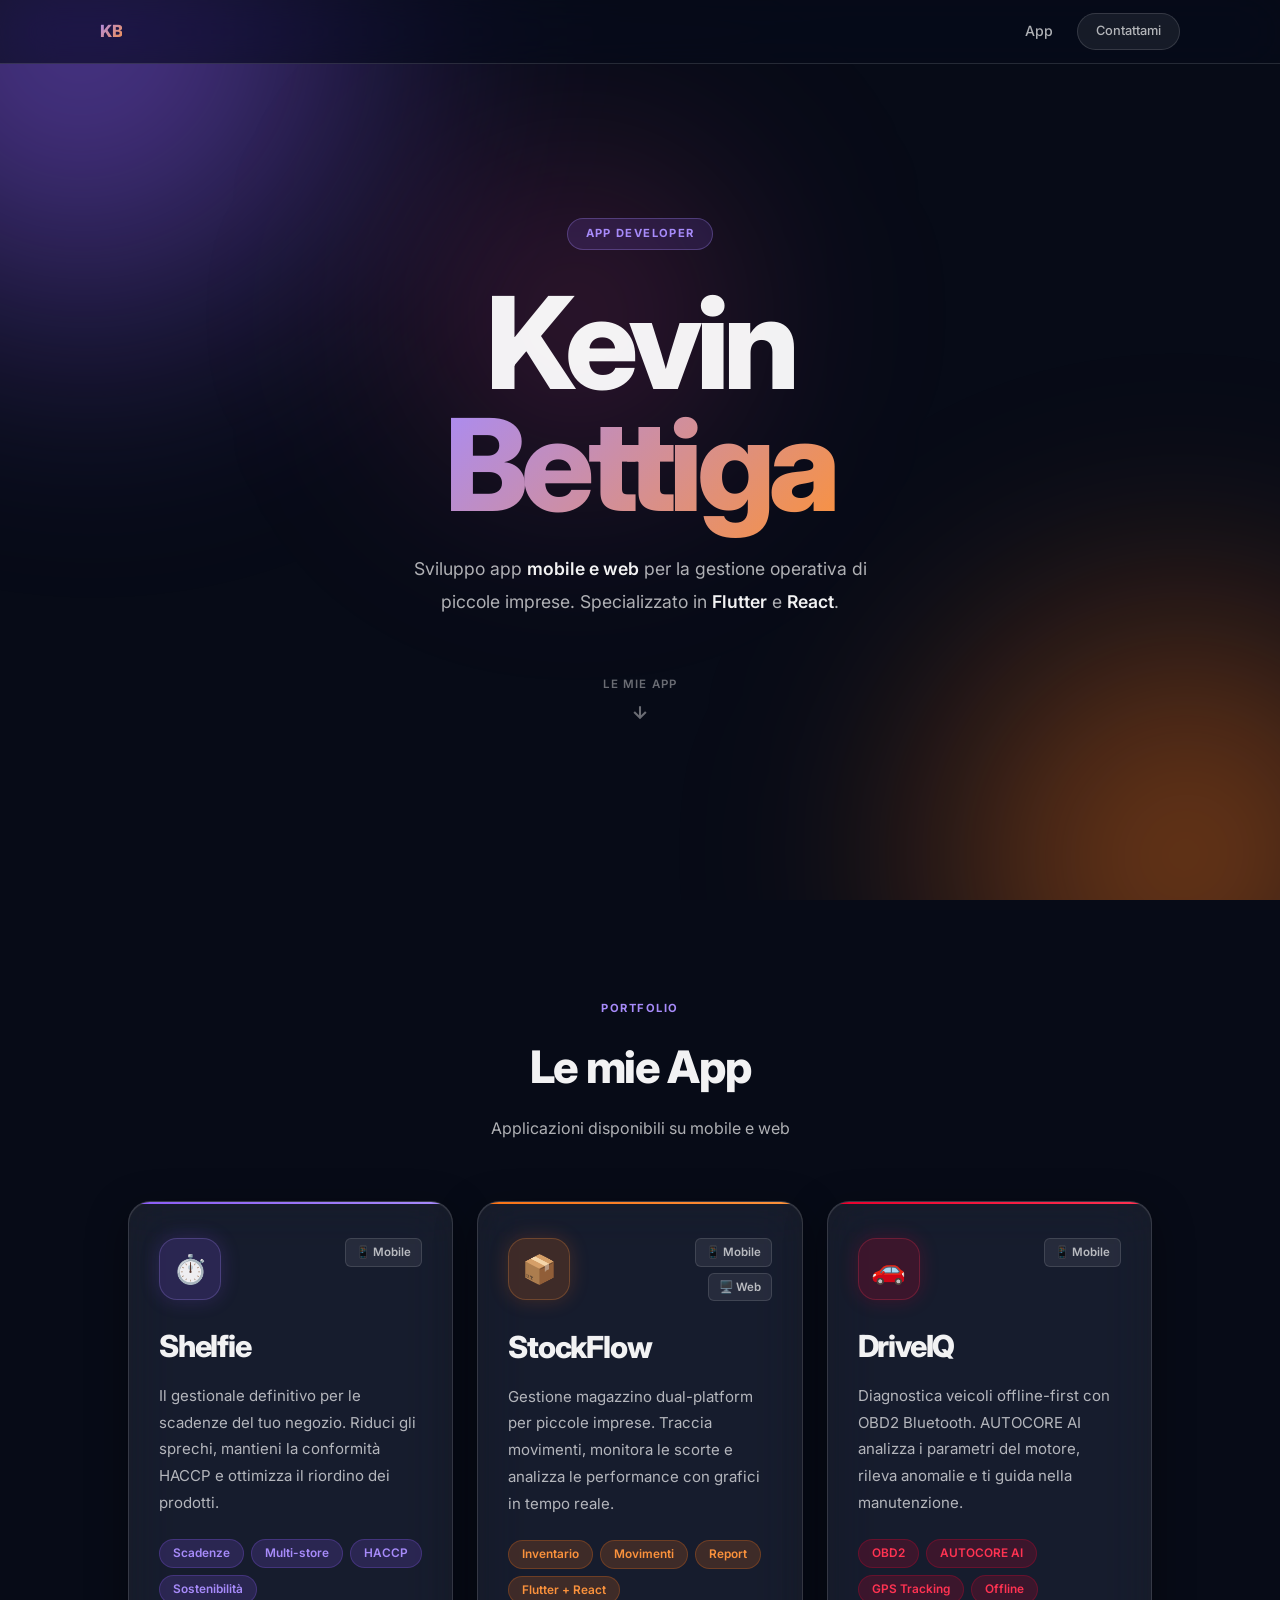
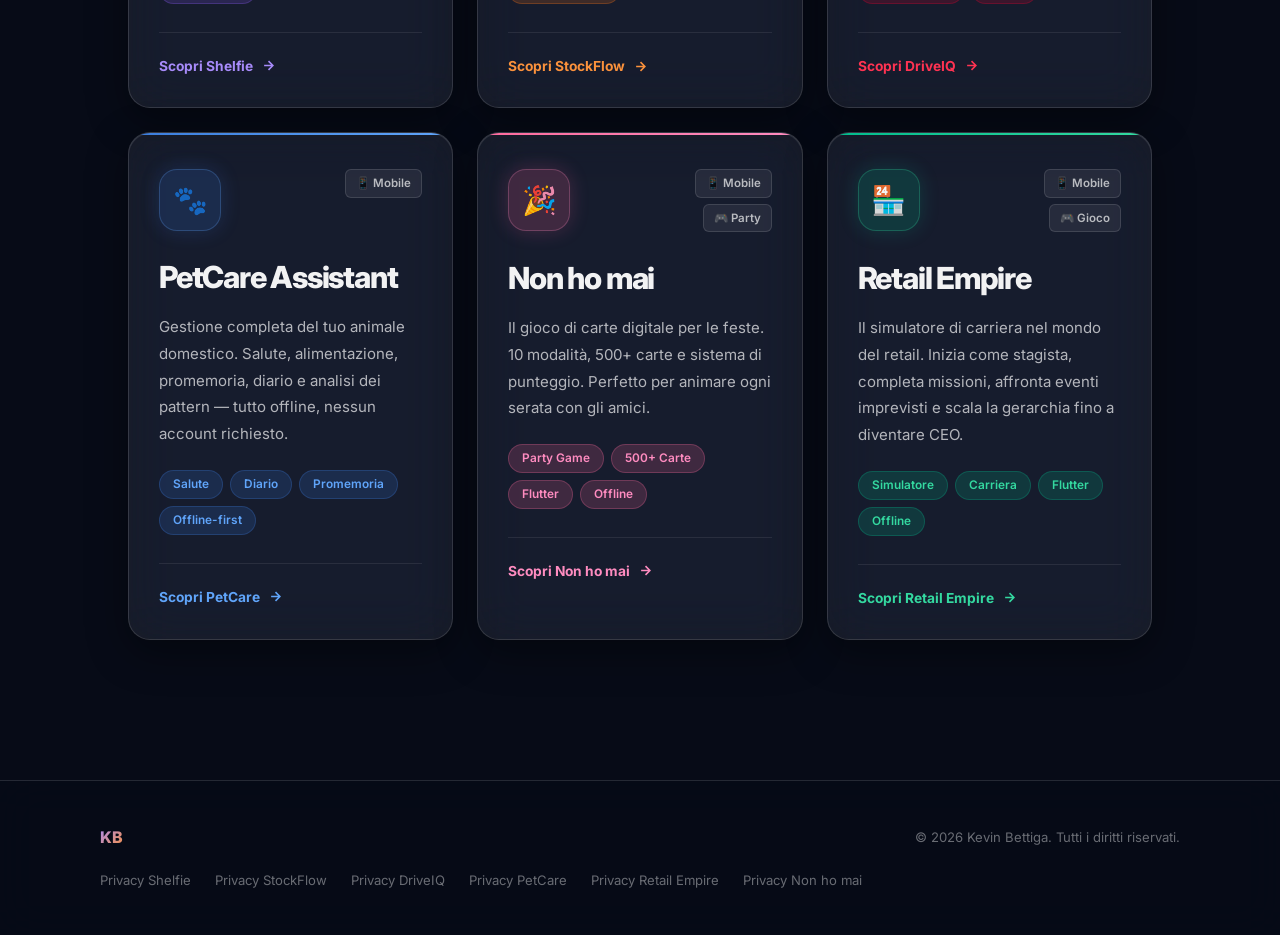
==== commit a4ca7c9e: "﻿Rename app: corrected name to Non ho mai - festamix.html -> nonhomai.html - privacy-festamix.html -" ====
--- a/index.html
+++ b/index.html
@@ -148,7 +148,7 @@
                     </div>
                 </a>
 
-                <a href="festamix.html" class="app-card app-card--festamix fade-up d5">
+                <a href="nonhomai.html" class="app-card app-card--nonhomai fade-up d5">
                     <div class="app-card__bar"></div>
                     <div class="app-card__body">
                         <div class="app-card__head">
@@ -158,7 +158,7 @@
                                 <span class="platform-pill">🎮 Party</span>
                             </div>
                         </div>
-                        <h3 class="app-card__name">Festa Mix</h3>
+                        <h3 class="app-card__name">Non ho mai</h3>
                         <p class="app-card__desc">Il gioco di carte digitale per le feste. 10 modalità, 500+ carte e sistema di punteggio. Perfetto per animare ogni serata con gli amici.</p>
                         <div class="app-tags">
                             <span class="tag tag--pink">Party Game</span>
@@ -167,7 +167,7 @@
                             <span class="tag tag--pink">Offline</span>
                         </div>
                         <div class="app-card__cta">
-                            Scopri Festa Mix
+                            Scopri Non ho mai
                             <svg width="15" height="15" viewBox="0 0 24 24" fill="none" stroke="currentColor" stroke-width="2.5"><path d="M5 12h14M12 5l7 7-7 7"/></svg>
                         </div>
                     </div>
@@ -213,7 +213,8 @@
                 <a href="privacy-driveiq.html">Privacy DriveIQ</a>
                 <a href="privacy-petcare.html">Privacy PetCare</a>
                 <a href="privacy-retail-empire.html">Privacy Retail Empire</a>
-                <a href="privacy-festamix.html">Privacy Festa Mix</a>
+                <a href="privacy-nonhomai.html">Privacy Non ho mai</a>
+
             </div>
         </div>
     </footer>
--- a/style.css
+++ b/style.css
@@ -353,7 +353,7 @@
     border-color: rgba(0,188,140,.5);
     box-shadow: var(--glass-inset), 0 0 48px rgba(0,188,140,.22), 0 24px 64px rgba(0,0,0,.5);
 }
-.app-card--festamix:hover {
+.app-card--nonhomai:hover {
     border-color: rgba(255,107,157,.5);
     box-shadow: var(--glass-inset), 0 0 48px rgba(255,107,157,.22), 0 24px 64px rgba(0,0,0,.5);
 }
@@ -365,7 +365,7 @@
 .app-card--driveiq   .app-card__bar { background: linear-gradient(90deg, var(--red), var(--red-2)); }
 .app-card--petcare   .app-card__bar { background: linear-gradient(90deg, var(--blue), var(--blue-2)); }
 .app-card--retail    .app-card__bar { background: linear-gradient(90deg, var(--green), var(--green-2)); }
-.app-card--festamix  .app-card__bar { background: linear-gradient(90deg, var(--pink), var(--pink-2)); }
+.app-card--nonhomai  .app-card__bar { background: linear-gradient(90deg, var(--pink), var(--pink-2)); }
 
 .app-card__body { padding: 34px 30px 30px; }
 .app-card__head {
@@ -449,7 +449,7 @@
 .app-card--driveiq   .app-card__cta { color: var(--red-2); }
 .app-card--petcare   .app-card__cta { color: var(--blue-2); }
 .app-card--retail    .app-card__cta { color: var(--green-2); }
-.app-card--festamix  .app-card__cta { color: var(--pink-2); }
+.app-card--nonhomai  .app-card__cta { color: var(--pink-2); }
 .app-card:hover .app-card__cta { gap: 14px; }
 
 /* ════════════════════════════════════════════════════
